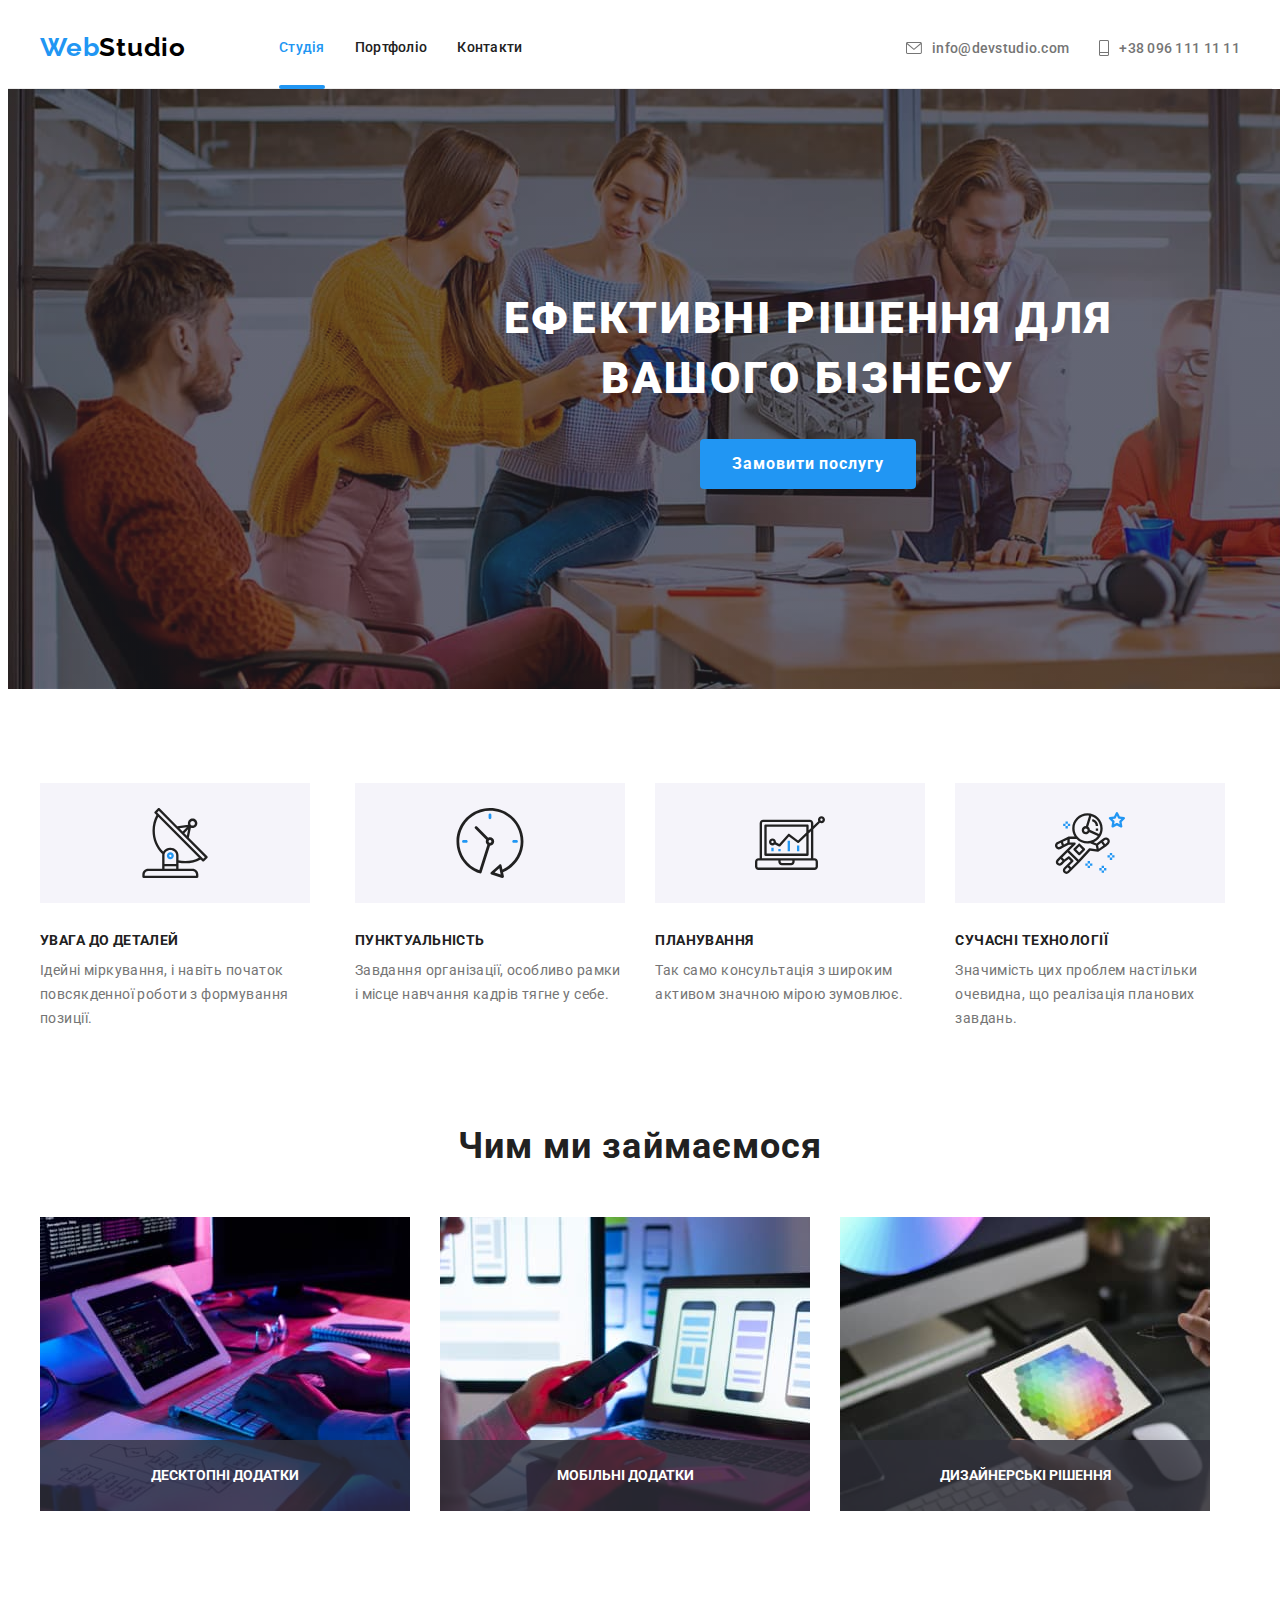
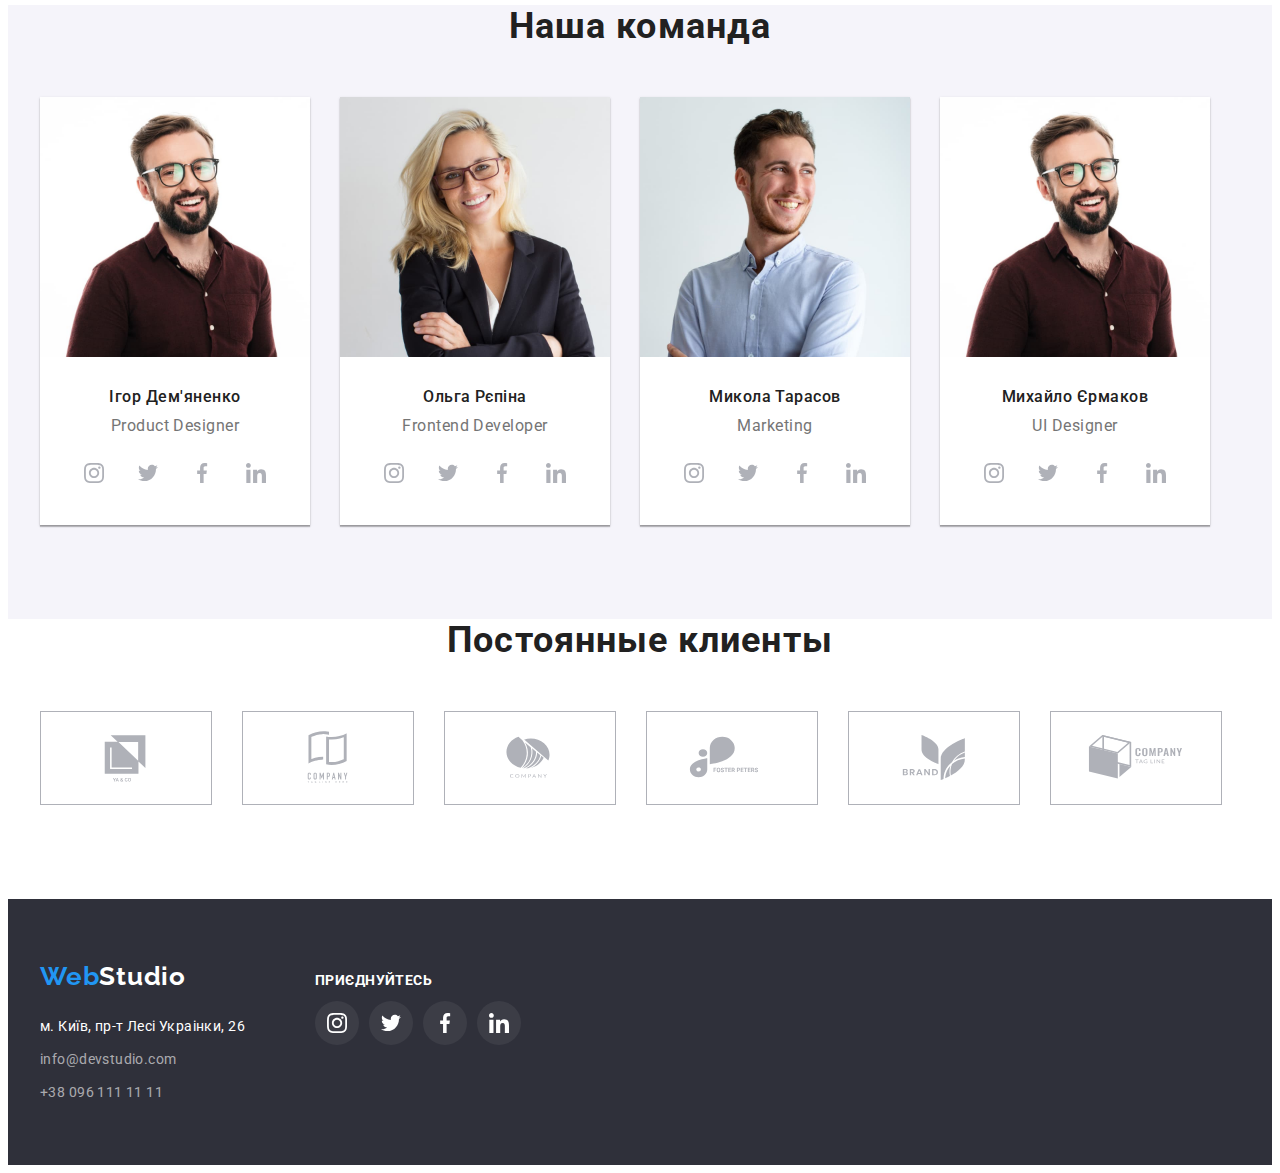
==== index.html @ ce9b1c5f "initial" ====
<!DOCTYPE html>
<html lang="uk">
  <head>
    <meta charset="UTF-8" />
    <meta name="vieport" content="width=device-width, initial-scale=1.0" />
    <title>Студія</title>
    <link rel="preconnect" href="https://fonts.googleapis.com" />
    <link rel="preconnect" href="https://fonts.gstatic.com" crossorigin />
    <link
      href="https://fonts.googleapis.com/css2?family=Raleway:wght@700&family=Roboto:wght@400;500;700;900&display=swap"
      rel="stylesheet"
    />
    <link
      rel="stylesheet"
      href="https://cdnjs.cloudflare.com/ajax/libs/modern-normalize/1.1.0/modern-normalize.min.css"
      integrity="sha512-wpPYUAdjBVSE4KJnH1VR1HeZfpl1ub8YT/NKx4PuQ5NmX2tKuGu6U/JRp5y+Y8XG2tV+wKQpNHVUX03MfMFn9Q=="
      crossorigin="anonymous"
      referrerpolicy="no-referrer"
    />
    <link rel="stylesheet" href="./css/styles.css" />
  </head>
  <body>
    <!--Header-->
    <header class="section-header">
      <div class="container header-flex">
        <!--Header Logo-->
        <div>
          <a class="logo link" href="./index.html"
            ><span class="logo-left">Web</span>Studio</a
          >
        </div>
        <!--Header Navigation-->
        <div>
          <ul class="nav-gap">
            <li class="list">
              <a href="./index.html" class="link nav-text current">Студія</a>
            </li>
            <li class="list">
              <a href="./portfolio.html" class="link nav-text">Портфоліо</a>
            </li>
            <li class="list">
              <a href="#contacts" class="link nav-text">Контакти</a>
            </li>
          </ul>
        </div>
        <!--Header Contacts-->
        <div class="contacts-left">
          <ul class="contacts-flex">
            <li class="list">
              <a href="mailto:info@devstudio.com" class="link contacts-text">
                <svg class="contacts-icon" width="16" height="12">
                  <use href="./images/symbol-defs.svg#icon-envelope"></use>
                </svg>
                info@devstudio.com</a
              >
            </li>
            <li class="list">
              <a href="tel:+380961111111" class="link contacts-text">
                <svg class="contacts-icon" width="10" height="16">
                  <use href="./images/symbol-defs.svg#icon-smartphone"></use>
                </svg>
                +38 096 111 11 11</a
              >
            </li>
          </ul>
        </div>
      </div>
    </header>
    <main>
      <!--Hero-->
      <section class="section hero">
        <div class="container hero image-hero">
          <h1 class="hero-title">Ефективні рішення для <br />вашого бізнесу</h1>
          <div class="backdrop is-hidden" data-modal>
            <div class="modal">
              <button class="modal-close" data-modal-close>
                <svg class="icon-close" height="18" width="18">
                  <use href="./images/symbol-defs.svg#icon-close-black"></use>
                </svg>
              </button>
            </div>
          </div>
          <button
            type="button"
            data-modal-open
            class="button finger data-modal-open"
          >
            Замовити послугу
          </button>
        </div>
      </section>
      <!--Qualities-->
      <section class="section">
        <div class="container">
          <h2 class="visually-hidden">Наші переваги</h2>
          <ul class="features list">
            <li>
              <div class="features-block">
                <svg width="70" height="70">
                  <use href="./images/symbol-defs.svg#icon-antenna"></use>
                </svg>
              </div>
              <h3>УВАГА ДО ДЕТАЛЕЙ</h3>
              <p>
                Ідейні міркування, і навіть початок повсякденної роботи з
                формування позиції.
              </p>
            </li>
            <li>
              <div class="features-block">
                <svg width="70" height="70">
                  <use href="./images/symbol-defs.svg#icon-clock"></use>
                </svg>
              </div>
              <h3>ПУНКТУАЛЬНІСТЬ</h3>
              <p>
                Завдання організації, особливо рамки і місце навчання кадрів
                тягне у себе.
              </p>
            </li>
            <li>
              <div class="features-block">
                <svg width="70" height="70">
                  <use href="./images/symbol-defs.svg#icon-diagram"></use>
                </svg>
              </div>
              <h3>ПЛАНУВАННЯ</h3>
              <p>
                Так само консультація з широким активом значною мірою зумовлює.
              </p>
            </li>
            <li>
              <div class="features-block">
                <svg width="70" height="70">
                  <use href="./images/symbol-defs.svg#icon-astronaut"></use>
                </svg>
              </div>
              <h3>СУЧАСНІ ТЕХНОЛОГІЇ</h3>
              <p>
                Значимість цих проблем настільки очевидна, що реалізація
                планових завдань.
              </p>
            </li>
          </ul>
        </div>
      </section>

      <!--What We Do-->

      <section class="section">
        <div class="container">
          <h2 class="title">Чим ми займаємося</h2>
          <ul class="list wwd">
            <li class="list wwd-list">
              <img
                src="./images/hands.jpeg"
                alt="Руки на клавіатурі"
                width="370"
              />
              <p class="wwd-text">Десктопні додатки</p>
            </li>
            <li class="list wwd-list">
              <img src="./images/templates.jpeg" alt="Шаблони" width="370" />
              <p class="wwd-text">Мобільні додатки</p>
            </li>
            <li class="list wwd-list">
              <img src="./images/palette.jpeg" alt="Палітра" width="370" />
              <p class="wwd-text">Дизайнерські рішення</p>
            </li>
          </ul>
        </div>
      </section>

      <!--Our Team-->

      <section class="team section">
        <div class="container">
          <h2 class="title">Наша команда</h2>
          <ul class="list flex">
            <li class="item">
              <img src="./images/igor.jpeg" alt="Ігор Дем'яненко" width="270" />
              <div class="team-pad">
                <h3>Ігор Дем'яненко</h3>
                <p lang="en">Product Designer</p>
                <ul class="team-social-list list">
                  <li class="team-social-item">
                    <a class="round link" href="">
                      <svg class="icon" width="20" height="20">
                        <use
                          href="./images/symbol-defs.svg#icon-instagram"
                        ></use>
                      </svg>
                    </a>
                  </li>

                  <li class="team-social-item">
                    <a class="round link" href="">
                      <svg class="icon" width="20" height="20">
                        <use href="./images/symbol-defs.svg#icon-twitter"></use>
                      </svg>
                    </a>
                  </li>

                  <li class="team-social-item">
                    <a class="round link" href="">
                      <svg class="icon" width="20" height="20">
                        <use
                          href="./images/symbol-defs.svg#icon-facebook"
                        ></use>
                      </svg>
                    </a>
                  </li>

                  <li class="team-social-item">
                    <a class="round link" href="">
                      <svg class="icon" width="20" height="20">
                        <use
                          href="./images/symbol-defs.svg#icon-linkedin"
                        ></use>
                      </svg>
                    </a>
                  </li>
                </ul>
              </div>
            </li>
            <li class="item">
              <img src="./images/olga.jpeg" alt="Ольга Рєпіна" width="270" />
              <div class="team-pad">
                <h3>Ольга Рєпіна</h3>
                <p lang="en">Frontend Developer</p>
                <ul class="team-social-list list">
                  <li class="team-social-item">
                    <a class="round link" href="">
                      <svg class="icon" width="20" height="20">
                        <use
                          href="./images/symbol-defs.svg#icon-instagram"
                        ></use>
                      </svg>
                    </a>
                  </li>

                  <li class="team-social-item">
                    <a class="round link" href="">
                      <svg class="icon" width="20" height="20">
                        <use href="./images/symbol-defs.svg#icon-twitter"></use>
                      </svg>
                    </a>
                  </li>

                  <li class="team-social-item">
                    <a class="round link" href="">
                      <svg class="icon" width="20" height="20">
                        <use
                          href="./images/symbol-defs.svg#icon-facebook"
                        ></use>
                      </svg>
                    </a>
                  </li>

                  <li class="team-social-item">
                    <a class="round link" href="">
                      <svg class="icon" width="20" height="20">
                        <use
                          href="./images/symbol-defs.svg#icon-linkedin"
                        ></use>
                      </svg>
                    </a>
                  </li>
                </ul>
              </div>
            </li>
            <li class="item">
              <img
                src="./images/mykola.jpeg"
                alt="Микола Тарасов"
                width="270"
              />
              <div class="team-pad">
                <h3>Микола Тарасов</h3>
                <p lang="en">Marketing</p>
                <ul class="team-social-list list">
                  <li class="team-social-item">
                    <a class="round link" href="">
                      <svg class="icon" width="20" height="20">
                        <use
                          href="./images/symbol-defs.svg#icon-instagram"
                        ></use>
                      </svg>
                    </a>
                  </li>

                  <li class="team-social-item">
                    <a class="round link" href="">
                      <svg class="icon" width="20" height="20">
                        <use href="./images/symbol-defs.svg#icon-twitter"></use>
                      </svg>
                    </a>
                  </li>

                  <li class="team-social-item">
                    <a class="round link" href="">
                      <svg class="icon" width="20" height="20">
                        <use
                          href="./images/symbol-defs.svg#icon-facebook"
                        ></use>
                      </svg>
                    </a>
                  </li>

                  <li class="team-social-item">
                    <a class="round link" href="">
                      <svg class="icon" width="20" height="20">
                        <use
                          href="./images/symbol-defs.svg#icon-linkedin"
                        ></use>
                      </svg>
                    </a>
                  </li>
                </ul>
              </div>
            </li>
            <li class="item">
              <img src="./images/igor.jpeg" alt="Михайло Єрмаков" width="270" />
              <div class="team-pad">
                <h3>Михайло Єрмаков</h3>
                <p lang="en">UI Designer</p>
                <ul class="team-social-list list">
                  <li class="team-social-item">
                    <a class="round link" href="">
                      <svg class="icon" width="20" height="20">
                        <use
                          href="./images/symbol-defs.svg#icon-instagram"
                        ></use>
                      </svg>
                    </a>
                  </li>

                  <li class="team-social-item">
                    <a class="round link" href="">
                      <svg class="icon" width="20" height="20">
                        <use href="./images/symbol-defs.svg#icon-twitter"></use>
                      </svg>
                    </a>
                  </li>

                  <li class="team-social-item">
                    <a class="round link" href="">
                      <svg class="icon" width="20" height="20">
                        <use
                          href="./images/symbol-defs.svg#icon-facebook"
                        ></use>
                      </svg>
                    </a>
                  </li>

                  <li class="team-social-item">
                    <a class="round link" href="">
                      <svg class="icon" width="20" height="20">
                        <use
                          href="./images/symbol-defs.svg#icon-linkedin"
                        ></use>
                      </svg>
                    </a>
                  </li>
                </ul>
              </div>
            </li>
          </ul>
        </div>
      </section>

      <!--Секція постійних клієнтів-->
      <section class="section">
        <div class="container">
          <h2 class="title">Постоянные клиенты</h2>
          <ul class="client-list">
            <li class="list">
              <a class="client-link link" href="">
                <svg class="client-icon" width="106" height="60">
                  <use href="./images/symbol-defs.svg#icon-logo1"></use>
                </svg>
              </a>
            </li>
            <li class="list">
              <a class="client-link link" href="">
                <svg class="client-icon" width="106" height="60">
                  <use href="./images/symbol-defs.svg#icon-logo2"></use>
                </svg>
              </a>
            </li>
            <li class="list">
              <a class="client-link link" href="">
                <svg class="client-icon" width="106" height="60">
                  <use href="./images/symbol-defs.svg#icon-logo3"></use>
                </svg>
              </a>
            </li>
            <li class="list">
              <a class="client-link link" href="">
                <svg class="client-icon" width="106" height="60">
                  <use href="./images/symbol-defs.svg#icon-logo4"></use>
                </svg>
              </a>
            </li>

            <li class="list">
              <a class="client-link link" href="">
                <svg class="client-icon" width="106" height="60">
                  <use href="./images/symbol-defs.svg#icon-logo5"></use>
                </svg>
              </a>
            </li>
            <li class="list">
              <a class="client-link link" href="">
                <svg class="client-icon" width="106" height="60">
                  <use href="./images/symbol-defs.svg#icon-logo6"></use>
                </svg>
              </a>
            </li>
          </ul>
        </div>
      </section>
    </main>

    <!--Footer-->
    <footer class="section-footer">
      <div class="container">
        <div class="footer-divide">
          <div>
            <!--Footer Logo-->
            <a class="logo link logo-white push-margins" href="./index.html"
              ><span class="logo-left">Web</span>Studio</a
            >
            <!--Footer Contacts-->
            <address id="contacts">
              <ul class="list footer-contacts">
                <li class="list">
                  <a
                    class="link footer-contact"
                    href="https://goo.gl/maps/CPtrU1FHBa2aNyZL9"
                    target="_blank"
                    rel="noopener noreferrer nofollow"
                    >м. Київ, пр-т Лесі Украінки, 26</a
                  >
                </li>
                <li class="list">
                  <a
                    class="link footer-contact darkened"
                    href="mailto:info@devstudio.com"
                    >info@devstudio.com</a
                  >
                </li>
                <li class="list">
                  <a
                    class="link footer-contact darkened"
                    href="tel:+380961111111"
                    >+38 096 111 11 11</a
                  >
                </li>
              </ul>
            </address>
          </div>
          <!--Footer Appeal-->
          <div class="social-margin">
            <p class="appeal">приєднуйтесь</p>
            <!--Footer Social Networks List-->
            <ul class="footer-social-list">
              <li class="footer-social-item list">
                <a class="footer-social-link" href="">
                  <svg class="footer-social-icon" width="20" height="20">
                    <use href="./images/symbol-defs.svg#icon-instagram"></use>
                  </svg>
                </a>
              </li>
              <li class="footer-social-item list">
                <a class="footer-social-link" href="">
                  <svg class="footer-social-icon" width="20" height="20">
                    <use href="./images/symbol-defs.svg#icon-twitter"></use>
                  </svg>
                </a>
              </li>
              <li class="footer-social-item list">
                <a class="footer-social-link" href="">
                  <svg class="footer-social-icon" width="20" height="20">
                    <use href="./images/symbol-defs.svg#icon-facebook"></use>
                  </svg>
                </a>
              </li>
              <li class="footer-social-item list">
                <a class="footer-social-link" href="">
                  <svg class="footer-social-icon" width="20" height="20">
                    <use href="./images/symbol-defs.svg#icon-linkedin"></use>
                  </svg>
                </a>
              </li>
            </ul>
          </div>
        </div>
      </div>
    </footer>
    <script src="./js/modal.js"></script>
  </body>
</html>
---- css/styles.css ----
:root {
  --text-color: #757575;
  --accent-color: #2196f3;
  /* Бо ментор проти 
  --backgroung-color: #F5F5F5;
  */
  --title-color: #212121;
  --white-color: #fff;
  --black-color: #000;
  --hero-background: #2F303A;
  --team-background: #F5F4FA;
  --works-background: #EEEEEE;
  --dark-address: rgba(255, 255, 255, 0.6);
  --icon-color: #AFB1B8;
  --icon-background: #ffffff10;
  --overlay-background: rgba(33, 150, 243, 0.9);
  --hero-button-active:#188CE8;

}

/* reset styles */
h1,
h2,
h3,
h4,
h5,
h6,
p,
ul {
  margin: 0;
}

img {
  display: block;
}

body {
  color: var(--text-color);
  font-family: Roboto, sans-serif;
  font-style: normal;
}

.list {
  list-style: none;
}

.link {
  text-decoration: none;
}

.finger {
  cursor: pointer;
}

.container {
  width: 1200px;
  padding-left: 15px;
  padding-right: 15px;
  margin-left: auto;
  margin-right: auto;
}

.section {
  padding: 0 0 94px;
}

.make-flex {
  display: flex;
}

/* Header */
.section-header {
  background-color: var(--white-color);
  border-bottom: #ECECEC solid 1px;
}

.header-flex {
  display: flex;
  align-items: center;
}

/* Header Logo */
.logo {
  font-family: Raleway, sans-serif;
  color: var(--black-color);
  font-weight: 700;
  font-size: 26px;
  line-height: 1.38;
  letter-spacing: 0.03em;
  margin-right: 93px;
  transition: color 250ms cubic-bezier(0.4, 0, 0.2, 1);
}

.logo:hover,
.logo:focus {
  color: var(--accent-color);
}

.logo-left {
  color: var(--accent-color);
}

.logo-white {
  color: var(--white-color);
}

/* Header Navigation */
.nav-gap {
  display: flex;
  gap: 30px;
  padding-left: 0;
}

.nav-text {
  display: block;
  font-weight: 500;
  font-size: 14px;
  line-height: 1.14;
  letter-spacing: 0.02em;
  color: var(--title-color);
  padding: 32px 0;
  position: relative;
  transition: color 250ms cubic-bezier(0.4, 0, 0.2, 1);
}

.nav-text.current {
  color: var(--accent-color);
}

.nav-text.current::after {
  position: absolute;
  display: block;
  content: '';
  width: 100%;
  height: 4px;
  border-radius: 2px;
  bottom: -1px;
  background-color: var(--accent-color);
}

.nav-text:hover,
.nav-text:focus {
  color: var(--accent-color);
}

/* Header Contacts */
.contacts-left {
  margin-left: auto;
}

.contacts-flex {
  display: flex;
  gap: 30px;
  padding-left: 0;
}

.contacts-text {
  display: flex;
  color: var(--secondary-text-color);
  align-items: center;
  font-weight: 500;
  font-size: 14px;
  line-height: 16px;
  letter-spacing: 0.02em;
  color: var(--secondary-text-color);
  padding: 32px 0;
  transition: color 250ms cubic-bezier(0.4, 0, 0.2, 1);
}

.contacts-text:hover,
.contacts-text:focus {
  color: var(--accent-color);
}

.contacts-icon {
  align-items: center;
  margin-right: 10px;
  fill: currentColor;
}


/* Hero */

.hero {
  text-align: center;
  /* background-color: var(--hero-background);*/
}

.image-hero {
  padding: 200px 0;
  min-width: 1600px;
  background-image: linear-gradient(to right,
      rgba(47, 48, 58, 0.4),
      rgba(47, 48, 58, 0.4)),
    url(../images/hero.jpeg);
  background-repeat: no-repeat;
  background-position: center;
  background-size: contain;
  text-align: center;
}

.hero-title {
  color: var(--white-color);
  font-weight: 900;
  font-size: 44px;
  line-height: 1.36;
  letter-spacing: 0.06em;
  text-transform: uppercase;
  margin-bottom: 30px;
}


.button {
  font-family: inherit;
  color: var(--white-color);
  background-color: var(--accent-color);
  font-weight: 700;
  font-size: 16px;
  line-height: 1.88em;
  letter-spacing: 0.06em;
  min-width: 216px;
  min-height: 50px;
  padding: 10px 32px;
  border-radius: 4px;
  border: 0 solid transparent;
  display: inline-block;
  transition: background-color 250ms cubic-bezier(0.4, 0, 0.2, 1),
    color 250ms cubic-bezier(0.4, 0, 0.2, 1);
}

.button:hover,
.button:focus {
  color: var(--white-color);
  background-color: var(--hero-button-active);
}  

/* Features */
.features {
  display: flex;
  gap: 30px;
  padding-left: 0;
}

.features h3 {
  font-weight: 700;
  font-size: 14px;
  line-height: 1.14;
  letter-spacing: 0.03em;
  text-transform: uppercase;
  color: var(--title-color);
  margin-bottom: 10px;
}

.features p {
  font-size: 14px;
  line-height: 1.71;
  letter-spacing: 0.03em;
}

.features-block {
  display: flex;
  width: 270px;
  height: 120px;
  align-items: center;
  justify-content: center;
  margin-bottom: 30px;
  margin-right: 0;
  background-color: var(--team-background);
}


/* Header syle for <h2> */
.title {
  font-weight: 700;
  font-size: 36px;
  line-height: 1.174;
  text-align: center;
  letter-spacing: 0.03em;
  color: var(--title-color);
  margin-bottom: 50px;
}

/* What We Do */

.wwd {
  display: flex;
  gap: 30px;
  padding-left: 0;
}

.wwd-list {
  position: relative;
}

.wwd-text {
  width: 100%;
  position: absolute;
  bottom: 0;
  left: 0;
  padding: 27px 0px;
  font-weight: 700;
  font-size: 14px;
  line-height: 1.17;
  text-align: center;
  text-transform: uppercase;
  color: var(--white-color);
  background-color: rgba(47, 48, 58, 0.8);
}

/* Our Team */
.team {
  background-color: var(--team-background);
}

.team-pad {
  padding: 30px 32px;
}

.team .flex {
  display: flex;
  flex-wrap: wrap;
  gap: 30px;
  padding-left: 0;
}

.team .item {

  box-shadow: 0px 1px 3px rgba(0, 0, 0, 0.12), 0px 1px 1px rgba(0, 0, 0, 0.14),
    0px 2px 1px rgba(0, 0, 0, 0.2);
}

.team li {
  background-color: var(--white-color);
}

.team h3 {
  font-weight: 500;
  font-size: 16px;
  line-height: 1.19;
  text-align: center;
  letter-spacing: 0.03em;
  color: var(--title-color);
  margin-bottom: 10px;
}

.team p {
  font-size: 16px;
  line-height: 1.19;
  text-align: center;
  letter-spacing: 0.03em;
  margin-bottom: 16px;
}


.team-social-list {
  display: flex;
  gap: 10px;
  padding: 0;
  margin-top: 16px;
  list-style: none;
  justify-content: space-between;
  align-items: center;
}

.team-social-item {
  width: 44px;
  height: 44px;
}

.team .round {
  width: 44px;
  height: 44px;
  display: block;
  border-radius: 50%;
  color: var(--icon-color);
  background-color: var(--white-color);
  transition: background-color 250ms cubic-bezier(0.4, 0, 0.2, 1),
    color 250ms cubic-bezier(0.4, 0, 0.2, 1);
}

.round:hover,
.round:focus {
  color: var(--white-color);
  background-color: var(--accent-color);
}

.team .icon {
  margin: 12px 0px 0px 12px;
  fill: currentColor;
}


/* ---------------Clients---------------- */
.client-list {
  display: flex;
  padding-left: 0;
  gap: 30px;
}

.client-link {
  display: flex;
  justify-content: center;
  align-items: center;
  width: 170px;
  height: 92px;
  border: 1px solid var(--icon-color);
  color: var(--icon-color);
  background-color: var(--white-color);
  transition: color 250ms cubic-bezier(0.4, 0, 0.2, 1),
    border-color 250ms cubic-bezier(0.4, 0, 0.2, 1);
}

.client-icon {
  fill: currentColor;
}

.client-link:hover,
.client-link:focus {
  color: var(--accent-color);
  border-color: var(--accent-color);
}


/* Footer */
.section-footer {
  background-color: var(--hero-background);
  padding: 60px 0;
}

.footer-divide {
  display: flex;
  align-items: baseline;
}

.push-margins {
  display: block;
  margin-bottom: 20px;
  margin-right: 0;
}

/* Footer Contacts*/
.footer-contacts {
  display: flex;
  flex-direction: column;
  gap: 9px;
  padding-left: 0;
}

.footer-contact {
  font-style: normal;
  font-size: 14px;
  line-height: 1.71;
  letter-spacing: 0.03em;
  color: var(--white-color);
  margin: 15px 0 0;
  transition: color 250ms cubic-bezier(0.4, 0, 0.2, 1);
}

.darkened {
  color: var(--dark-address);
}

.footer-contact:hover,
.footer-contact:focus {
  color: var(--accent-color);
}

/* Footer Socials*/
.social-margin {
  margin-left: 70px;
}

.appeal {
  line-height: 1.14px;
  color: var(--white-color);
  font-weight: 700;
  font-size: 14px;
  letter-spacing: 0.03em;
  text-transform: uppercase;
  margin-bottom: 20px;
}

.footer-social-list {
  display: flex;
  gap: 10px;
  padding-left: 0;
}

.footer-social-item {
  width: 44px;
  height: 44px;
}

.footer-social-icon {
  margin: 12px 0px 0px 12px;
  fill: currentColor;
}

.footer-social-link {
  width: 44px;
  height: 44px;
  display: block;
  border-radius: 50%;
  color: var(--white-color);
  background-color: var(--icon-background);
  transition: background-color 250ms cubic-bezier(0.4, 0, 0.2, 1),
    color 250ms cubic-bezier(0.4, 0, 0.2, 1);
}

.footer-social-link:hover,
.footer-social-link:focus {
  color: var(--white-color);
  background-color: var(--accent-color);
}


/* Works */
.works {
  padding-top: 94px;
}

/* Works - Filter buttons for the list of works */
.filter {
  font-weight: 500;
  font-size: 16px;
  line-height: 1.62;
  text-align: center;
  letter-spacing: 0.03em;
  color: var(--title-color);
  background-color: var(--team-background);
  font-family: inherit;
  display: inline-block;
  min-width: 73px;
  min-height: 38px;
  border-radius: 4px;
  padding: 6px 22px;
  border: 1px solid transparent;
  transition: background-color 250ms cubic-bezier(0.4, 0, 0.2, 1),
    color 250ms cubic-bezier(0.4, 0, 0.2, 1),
    box-shadow 250ms cubic-bezier(0.4, 0, 0.2, 1);
}


.filter:hover,
.filter:focus {
  color: var(--white-color);
  background-color: var(--accent-color);
  box-shadow: 0px 3px 1px rgba(0, 0, 0, 0.1), 0px 1px 2px rgba(0, 0, 0, 0.08),
    0px 2px 2px rgba(0, 0, 0, 0.12);
}

/* The list of works */
.works {
  list-style: none;
  padding: 94px 0 94px;
}

.works-flex {
  display: flex;
  gap: 8px;
  justify-content: center;
  padding: 0 0 50px;
}

.catalogue {
  display: flex;
  flex-wrap: wrap;
  gap: 30px;
  padding-left: 0;
}

.catalogue-list {
  display: block;
  width: 370px;
}

.catalogue-link {
  display: block;
  text-decoration: none;
  transition: transform 250ms cubic-bezier(0.4, 0, 0.2, 1);
}

.catalogue-link:hover,
.catalogue-link:focus {
  box-shadow: 0px 1px 1px rgba(0, 0, 0, 0.12), 0px 4px 4px rgba(0, 0, 0, 0.06),
    1px 4px 6px rgba(0, 0, 0, 0.16);
}

.works-pad {
  padding: 20px 24px;
  border: 1px solid var(--works-background);
  border-top: none;
}

.catalogue .description {
  position: relative;
  overflow: hidden;
}

.catalogue .overlay {
  position: absolute;
  display: inline-block;
  content: '';
  width: 100%;
  height: 100%;
  top: 0;
  left: 0;
  transform: translateY(100%);
  transition: transform 250ms cubic-bezier(0.4, 0, 0.2, 1);
}

.catalogue .overlay-text {
  position: absolute;
  top: 0;
  left: 0;
  padding: 63px 24px;
  font-size: 18px;
  line-height: 1.56;
  color: var(--white-color);
  background-color: var(--overlay-background);
}

.catalogue .catalogue-list:hover .overlay {
  transform: translateY(0);
}

.catalogue h3 {
  font-weight: 700;
  font-size: 18px;
  line-height: 2;
  letter-spacing: 0.06em;
  color: var(--title-color);
  background-color: var(--white-color);
  margin-bottom: 4px;
}

.catalogue p {
  font-size: 16px;
  line-height: 1.88;
  letter-spacing: 0.03em;
  color: var(--text-color);
  background-color: var(--white-color);
}

/* Modal */
.backdrop {
  position: fixed;
  top: 0;
  left: 0;
  width: 100%;
  height: 100%;
  z-index: 10;
  transition: opacity 250ms cubic-bezier(0.4, 0, 0.2, 1),
    visibility 250ms cubic-bezier(0.4, 0, 0.2, 1);
  background-color: rgba(0, 0, 0, 0.2);
}

.backdrop.is-hidden {
  opacity: 0;
  pointer-events: none;
  visibility: hidden;
}

.modal {
  position: absolute;
  top: 50%;
  left: 50%;
  transform: translate(-50%, -50%);
  width: 528px;
  height: 581px;
  background-color: #fff;
  border-radius: 4px;
  box-shadow: 0px 1px 3px rgba(0, 0, 0, 0.12), 0px 1px 1px rgba(0, 0, 0, 0.14),
    0px 2px 1px rgba(0, 0, 0, 0.2);
}

.modal-close {
  display: flex;
  align-items: center;
  justify-content: center;
  padding: 0;
  width: 30px;
  height: 30px;
  position: absolute;
  top: 8px;
  right: 8px;
  border-radius: 50%;
  background: #ffffff;
  border: 1px solid rgba(0, 0, 0, 0.1);
  cursor: pointer;
}

.icon-close {
  padding: 0;
}

/* Readable Hiding */
.visually-hidden {
  position: absolute;
  width: 1px;
  height: 1px;
  margin: -1px;
  padding: 0;
  overflow: hidden;
  border: 0;
  clip: rect(0 0 0 0);
}
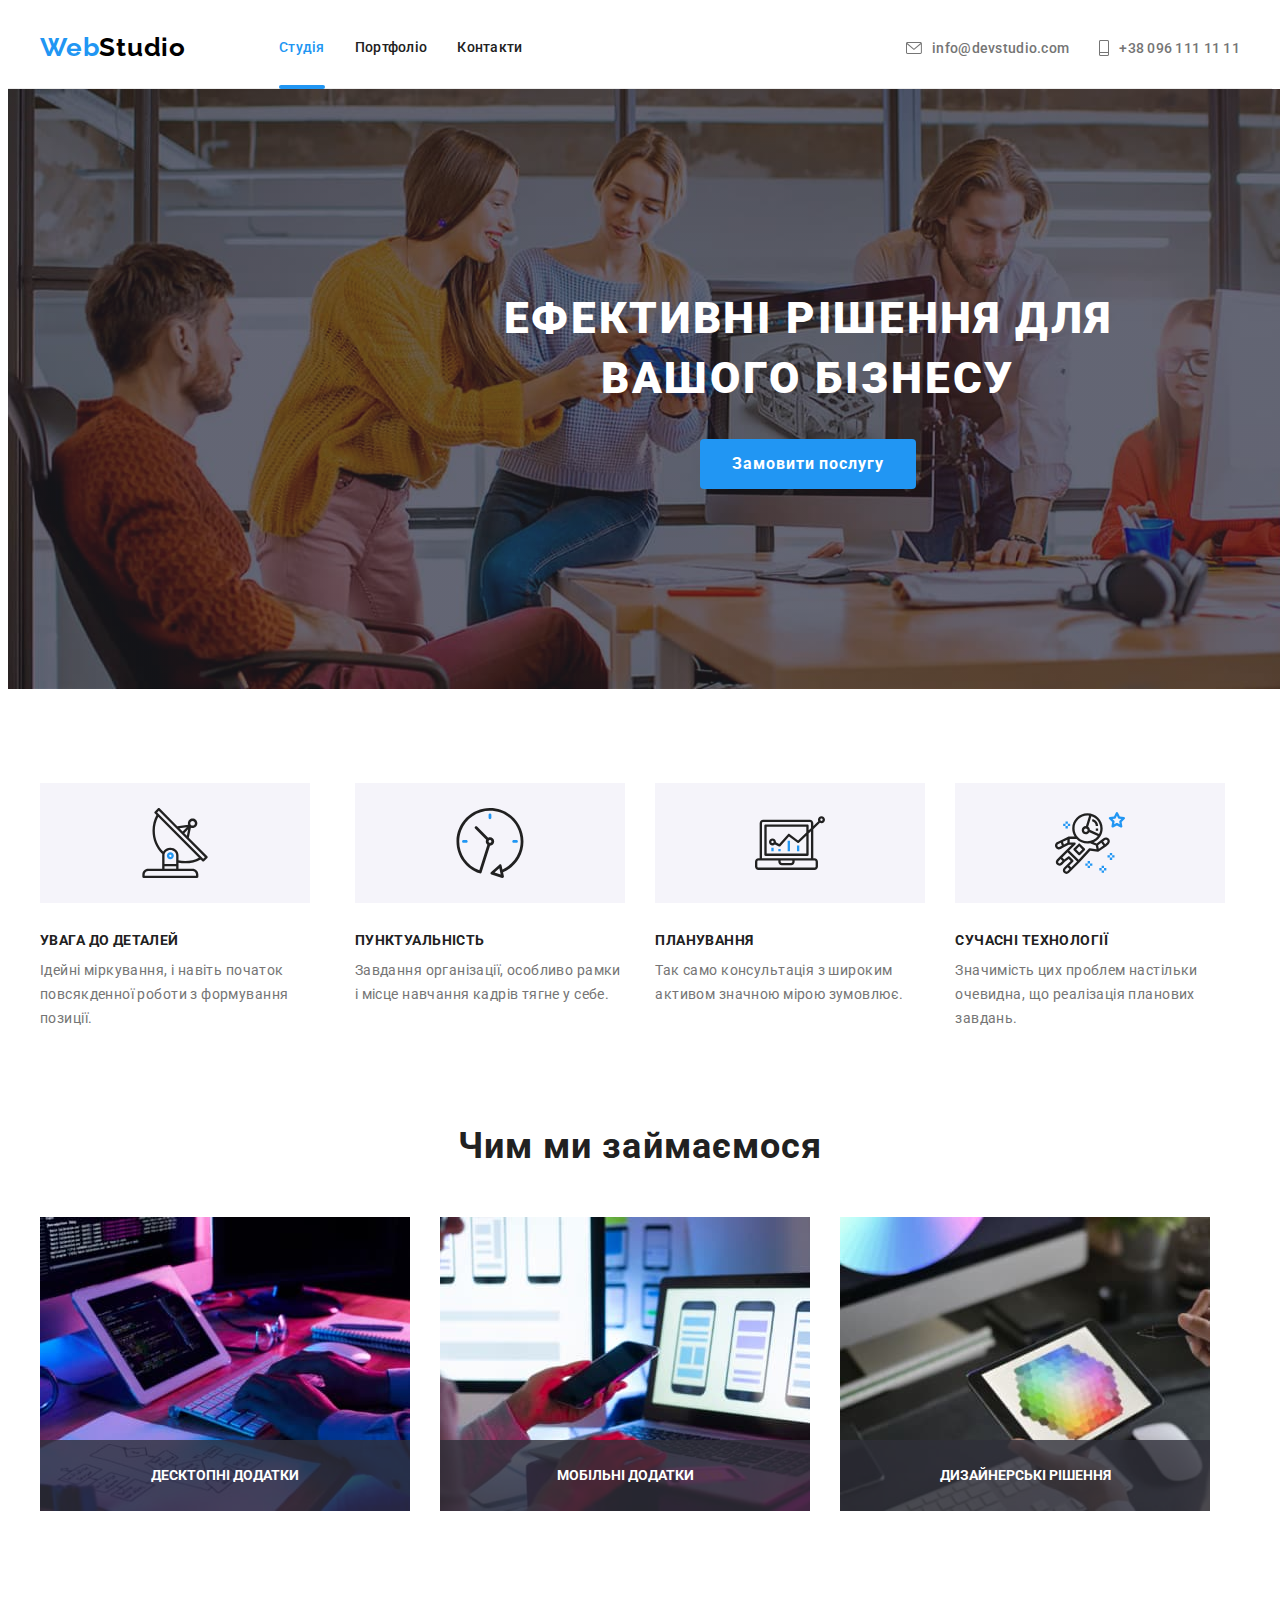
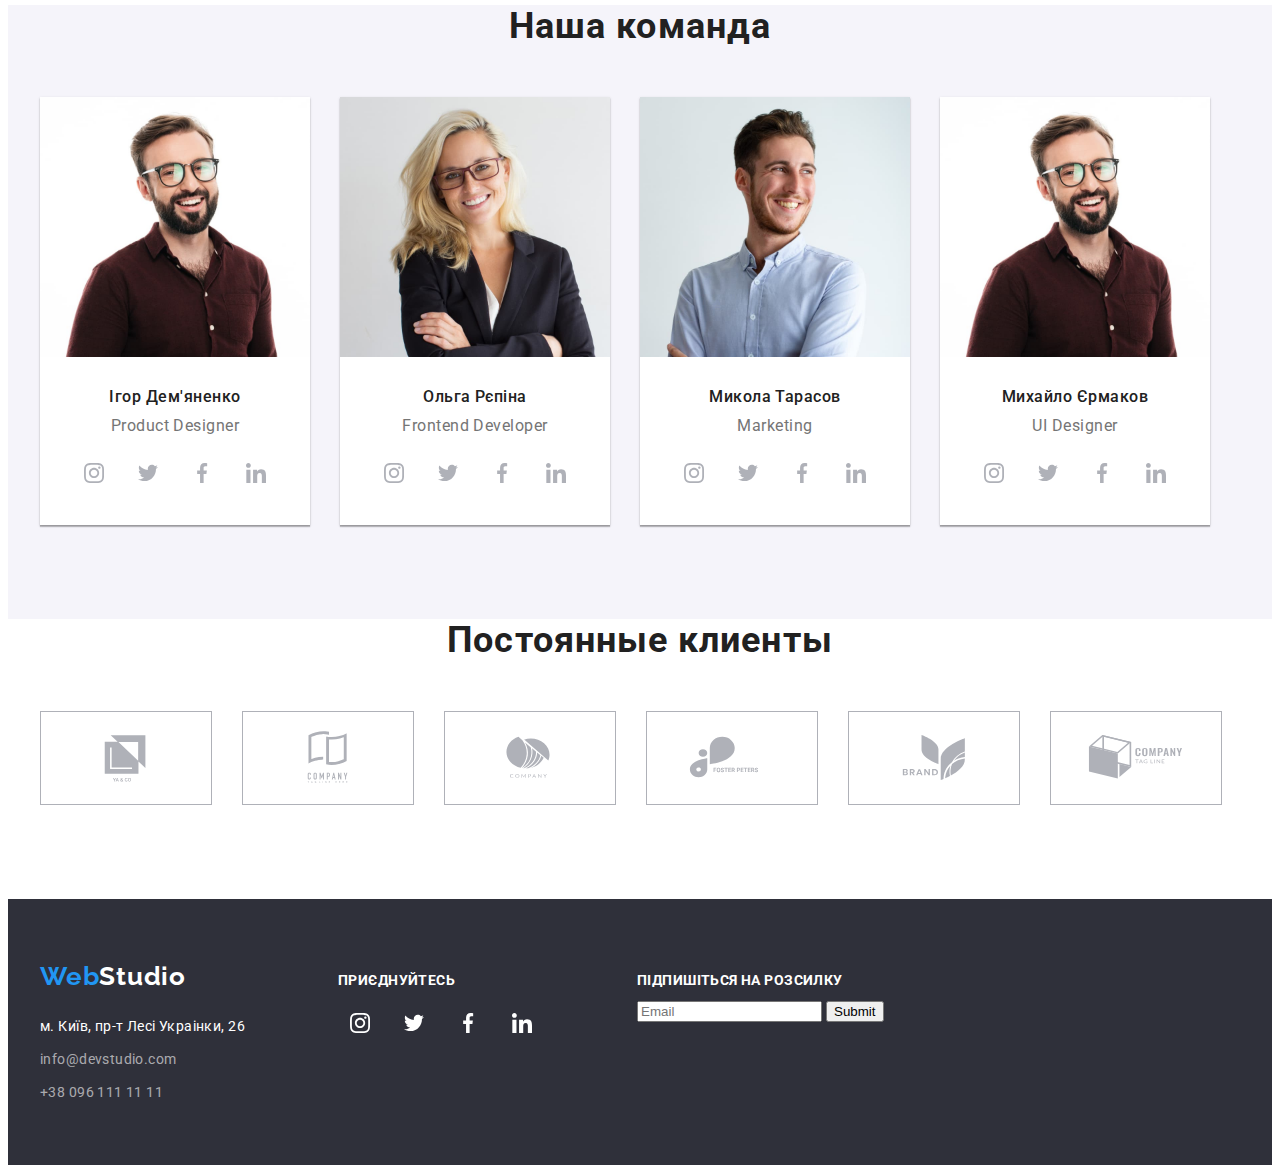
==== commit 886fb302: "footer social links remastered" ====
--- a/index.html
+++ b/index.html
@@ -79,6 +79,7 @@
                 </svg>
               </button>
             </div>
+            <p>Залиште свої дані, ми вам передзвонимо</p>
           </div>
           <button
             type="button"
@@ -425,8 +426,8 @@
     <!--Footer-->
     <footer class="section-footer">
       <div class="container">
-        <div class="footer-divide">
-          <div>
+        <div class="footer-container">
+          <div class="footer-contact-container">
             <!--Footer Logo-->
             <a class="logo link logo-white push-margins" href="./index.html"
               ><span class="logo-left">Web</span>Studio</a
@@ -434,7 +435,7 @@
             <!--Footer Contacts-->
             <address id="contacts">
               <ul class="list footer-contacts">
-                <li class="list">
+                <li class="list push-margins-contacts">
                   <a
                     class="link footer-contact"
                     href="https://goo.gl/maps/CPtrU1FHBa2aNyZL9"
@@ -443,7 +444,7 @@
                     >м. Київ, пр-т Лесі Украінки, 26</a
                   >
                 </li>
-                <li class="list">
+                <li class="list push-margins-contacts">
                   <a
                     class="link footer-contact darkened"
                     href="mailto:info@devstudio.com"
@@ -460,8 +461,7 @@
               </ul>
             </address>
           </div>
-          <!--Footer Appeal-->
-          <div class="social-margin">
+          <div class="2">
             <p class="appeal">приєднуйтесь</p>
             <!--Footer Social Networks List-->
             <ul class="footer-social-list">
@@ -495,9 +495,19 @@
               </li>
             </ul>
           </div>
+          <div class="2">
+            <p class="appeal">Підпишіться на розсилку</p>
+            <form class="email-form">
+              <label>
+                <input type="email" name="user-email" placeholder="Email" />
+              </label>
+              <button type="submit">Submit</button>
+            </form>
+          </div>
         </div>
       </div>
     </footer>
+
     <script src="./js/modal.js"></script>
   </body>
 </html>
--- a/css/styles.css
+++ b/css/styles.css
@@ -14,7 +14,7 @@
   --icon-color: #AFB1B8;
   --icon-background: #ffffff10;
   --overlay-background: rgba(33, 150, 243, 0.9);
-  --hero-button-active:#188CE8;
+  --hero-button-active: #188CE8;
 
 }
 
@@ -232,7 +232,7 @@
 .button:focus {
   color: var(--white-color);
   background-color: var(--hero-button-active);
-}  
+}
 
 /* Features */
 .features {
@@ -424,9 +424,18 @@
 /* Footer */
 .section-footer {
   background-color: var(--hero-background);
+
+}
+.footer-container {
   padding: 60px 0;
-}
-
+  display: flex;
+  padding: 60px 0;
+  gap: 70px;
+  align-items: baseline;
+}
+.footer-contact-container {
+  display: block;
+}
 .footer-divide {
   display: flex;
   align-items: baseline;
@@ -434,16 +443,18 @@
 
 .push-margins {
   display: block;
-  margin-bottom: 20px;
+  padding-bottom: 20px;
   margin-right: 0;
 }
 
 /* Footer Contacts*/
 .footer-contacts {
-  display: flex;
-  flex-direction: column;
-  gap: 9px;
   padding-left: 0;
+}
+
+.push-margins-contacts {
+  display: block;
+  margin-bottom: 9px;
 }
 
 .footer-contact {
@@ -471,6 +482,7 @@
 }
 
 .appeal {
+  display: block;
   line-height: 1.14px;
   color: var(--white-color);
   font-weight: 700;
@@ -484,34 +496,233 @@
   display: flex;
   gap: 10px;
   padding-left: 0;
+  justify-content: center;
+  align-items: center;
 }
 
 .footer-social-item {
+  display: block;
   width: 44px;
   height: 44px;
+      color: var(--white-color);
 }
 
 .footer-social-icon {
-  margin: 12px 0px 0px 12px;
   fill: currentColor;
 }
 
 .footer-social-link {
+  display: flex;
+    width: 100%;
+    height: 100%;
+    border-radius: 50%;
+    justify-content: center;
+    align-items: center;
+    background-color: var(--bg-link-color);
+    color: var(--white-color);
+    transition: background-color 250ms cubic-bezier(0.4, 0, 0.2, 1),
+    color 250ms cubic-bezier(0.4, 0, 0.2, 1);
+}
+
+.footer-social-link:hover,
+.footer-social-link:focus {
+  color: var(--white-color);
+  background-color: var(--accent-color);
+}
+
+/* Footer Email */
+.email-margin {
+  margin-left: 93px;
+  display: flex;
+  align-items: baseline;
+  flex-direction: column;
+}
+
+.email-form {
+  align-items: baseline;
+}
+
+.email-placeholder {
+  color: deeppink;
+}
+
+
+
+.footer {
+  background-color: var(--dark-color);
+}
+
+.footer-container {
+  display: flex;
+  padding: 60px 0;
+  gap: 93px;
+  align-items: baseline;
+}
+
+.footer-contact-container {
+  display: block;
+}
+
+.logo-link {
+  display: block;
+  margin-bottom: 20px;
+  padding: 0;
+}
+
+.logo-studio-footer {
+  color: var(--inversion-color);
+}
+
+.footer-link {
+  font-size: 14px;
+  font-weight: 400;
+  font-style: normal;
+  line-height: 1.7;
+  letter-spacing: 0.03em;
+  text-decoration: none;
+  color: var(--inversion-color);
+}
+
+.footer-link-item {
+  display: block;
+  margin-bottom: 9px;
+}
+
+
+.footer-social-container {
+  display: block;
+}
+
+.footer-social-text {
+  font-size: 14px;
+  font-weight: 700;
+  line-height: 1.2;
+  text-align: left;
+  letter-spacing: 0.03em;
+  text-transform: uppercase;
+  color: var(--inversion-color);
+
+  margin: 0 auto;
+  margin-bottom: 20px;
+}
+
+.footer-social-list {
+  display: flex;
+  justify-content: center;
+  align-items: center;
+  gap: 10px;
+}
+
+.footer-social-item {
+  display: block;
   width: 44px;
   height: 44px;
-  display: block;
+}
+
+.footer-social-link {
+  display: flex;
+  width: 100%;
+  height: 100%;
   border-radius: 50%;
-  color: var(--white-color);
-  background-color: var(--icon-background);
-  transition: background-color 250ms cubic-bezier(0.4, 0, 0.2, 1),
-    color 250ms cubic-bezier(0.4, 0, 0.2, 1);
+  justify-content: center;
+  align-items: center;
+  background-color: var(--bg-link-color);
+  color: var(--inversion-color);
+
+  transition: background-color 250ms cubic-bezier(0.4, 0, 0.2, 1);
+}
+
+.footer-social-icon {
+  fill: currentColor;
 }
 
 .footer-social-link:hover,
 .footer-social-link:focus {
-  color: var(--white-color);
   background-color: var(--accent-color);
 }
+
+.subscribe-title {
+  display: block;
+  margin: 0;
+  margin-bottom: 20px;
+  font-size: 14px;
+  font-weight: 700;
+  line-height: 1.172;
+  letter-spacing: 0.03em;
+  text-transform: uppercase;
+  color: var(--inversion-color);
+  cursor: pointer;
+}
+
+.subscribe-block {
+  display: flex;
+  justify-content: center;
+  align-items: center;
+  margin: 0;
+}
+
+.subscribe-input {
+  width: 358px;
+  height: 50px;
+  margin: 0 12px 0 0;
+  padding: 15px 16px;
+  border: 1px solid var(--border-color);
+  border-radius: 4px;
+  background-color: transparent;
+  color: var(--email-color);
+  outline: 0;
+  cursor: pointer;
+  box-shadow: 0px 4px 4px var(--button-shadow-color);
+}
+
+.subscribe-input::placeholder {
+  font-size: 16px;
+  font-weight: 400;
+  line-height: 1.25;
+  letter-spacing: 0.03em;
+  color: var(--email-color);
+}
+
+.subscribe-button {
+  display: flex;
+  width: 200px;
+  justify-content: center;
+  align-items: center;
+  gap: 10px;
+  padding: 10px;
+  margin: 0 auto;
+
+  background-color: var(--accent-color);
+  color: var(--inversion-color);
+  border: 0;
+  border-radius: 4px;
+  cursor: pointer;
+  box-shadow: 0px 4px 4px var(--button-shadow-color);
+
+  font-family: inherit;
+  font-size: 16px;
+  font-weight: 700;
+  line-height: 1.875;
+  letter-spacing: 0.06em;
+
+  transition: backdrop-color 250ms cubic-bezier(0.4, 0, 0.2, 1);
+}
+
+.subscribe-button:hover,
+.subscribe-button:focus {
+  background-color: var(--active-color);
+}
+
+.subscribe-icon {
+  fill: currentColor;
+}
+
+
+
+
+
+
+
 
 
 /* Works */
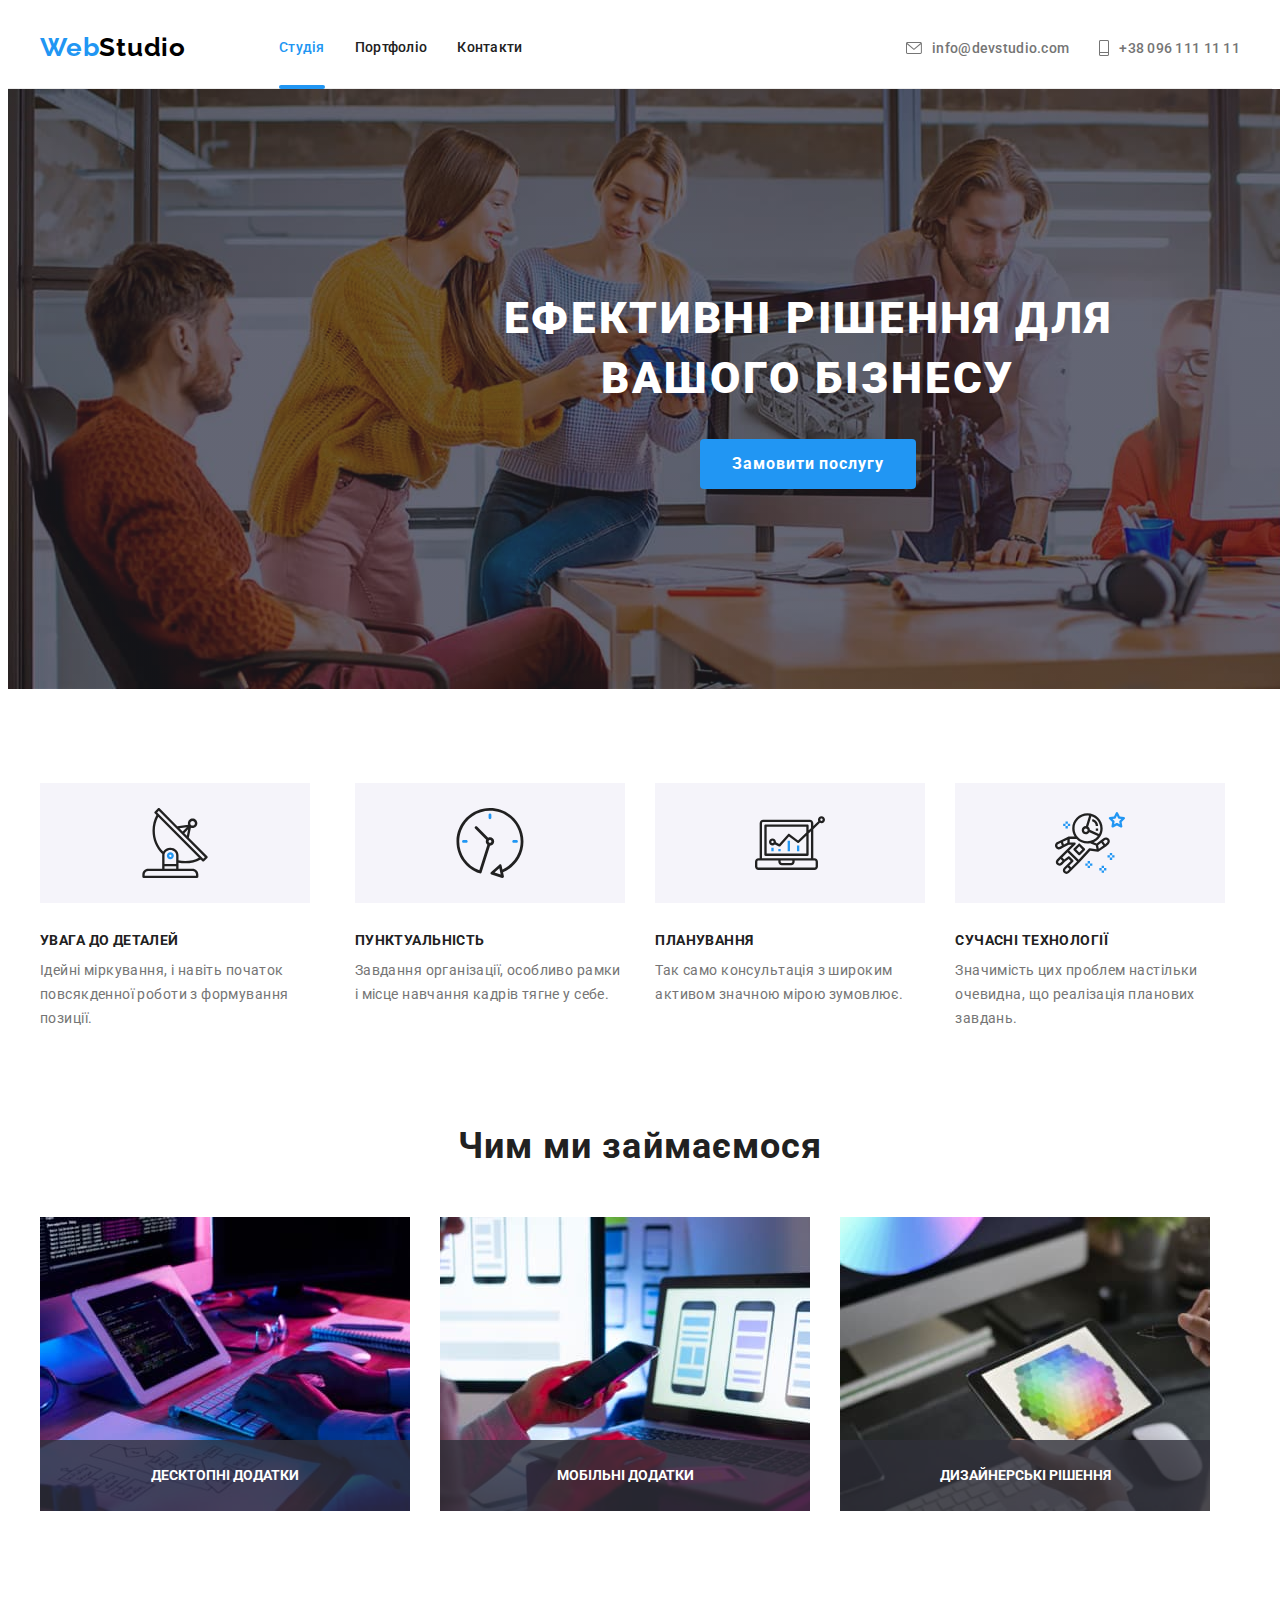
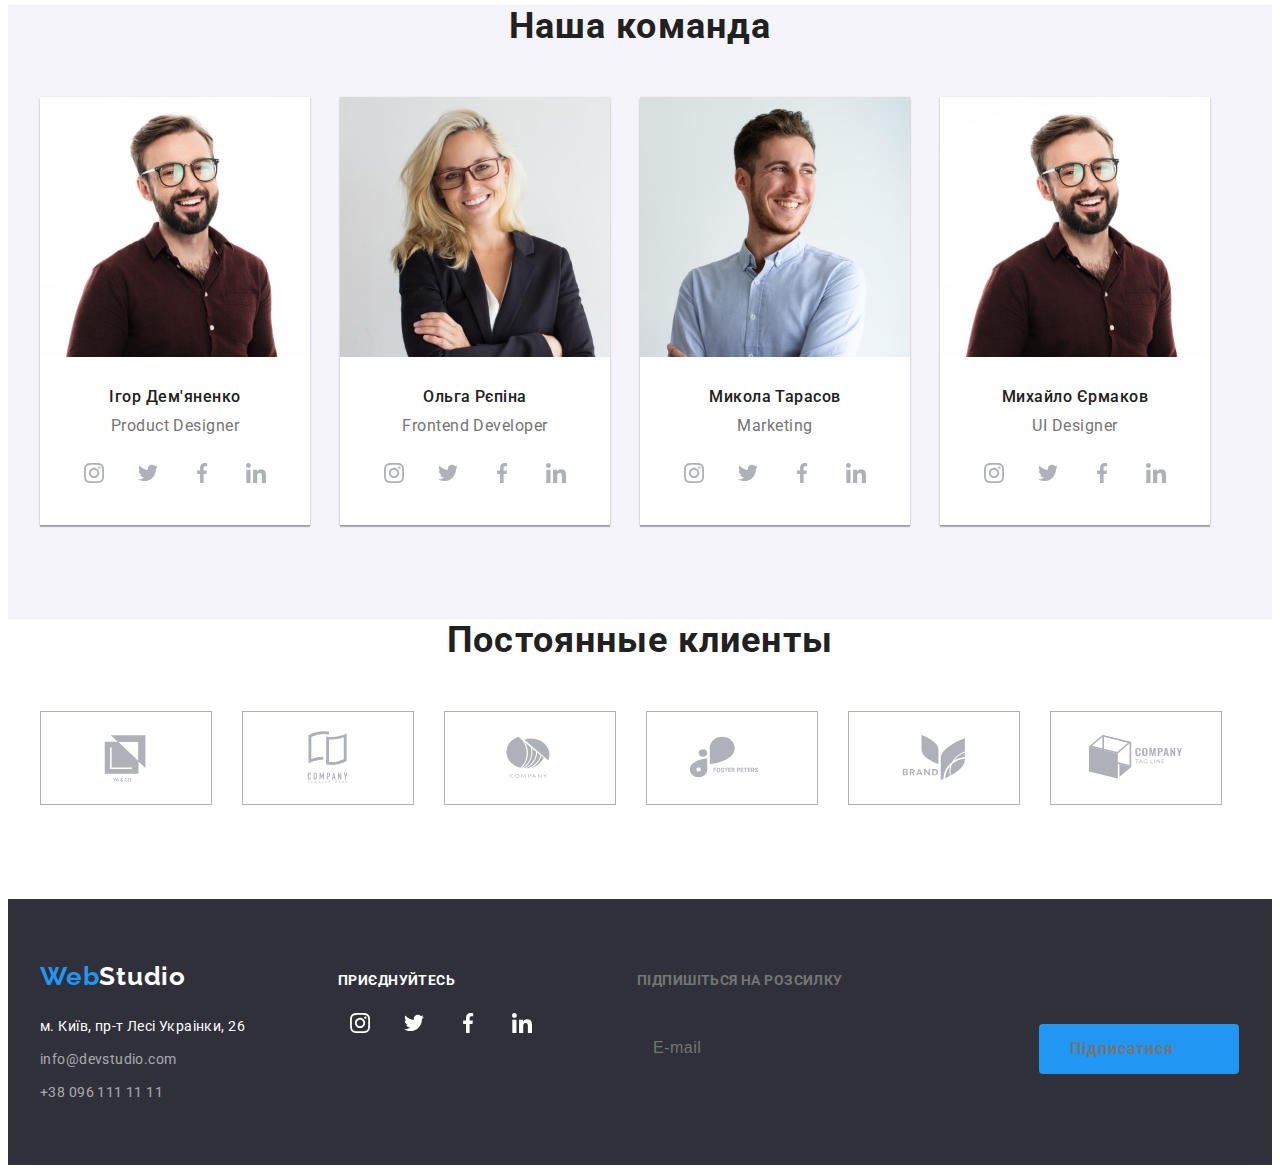
==== commit b3c2f7f1: "symbol-defs.svg to icons.svg renamed" ====
--- a/index.html
+++ b/index.html
@@ -49,7 +49,7 @@
             <li class="list">
               <a href="mailto:info@devstudio.com" class="link contacts-text">
                 <svg class="contacts-icon" width="16" height="12">
-                  <use href="./images/symbol-defs.svg#icon-envelope"></use>
+                  <use href="./images/icons.svg#icon-envelope"></use>
                 </svg>
                 info@devstudio.com</a
               >
@@ -57,7 +57,7 @@
             <li class="list">
               <a href="tel:+380961111111" class="link contacts-text">
                 <svg class="contacts-icon" width="10" height="16">
-                  <use href="./images/symbol-defs.svg#icon-smartphone"></use>
+                  <use href="./images/icons.svg#icon-smartphone"></use>
                 </svg>
                 +38 096 111 11 11</a
               >
@@ -75,7 +75,7 @@
             <div class="modal">
               <button class="modal-close" data-modal-close>
                 <svg class="icon-close" height="18" width="18">
-                  <use href="./images/symbol-defs.svg#icon-close-black"></use>
+                  <use href="./images/icons.svg#icon-close-black"></use>
                 </svg>
               </button>
             </div>
@@ -98,7 +98,7 @@
             <li>
               <div class="features-block">
                 <svg width="70" height="70">
-                  <use href="./images/symbol-defs.svg#icon-antenna"></use>
+                  <use href="./images/icons.svg#icon-antenna"></use>
                 </svg>
               </div>
               <h3>УВАГА ДО ДЕТАЛЕЙ</h3>
@@ -110,7 +110,7 @@
             <li>
               <div class="features-block">
                 <svg width="70" height="70">
-                  <use href="./images/symbol-defs.svg#icon-clock"></use>
+                  <use href="./images/icons.svg#icon-clock"></use>
                 </svg>
               </div>
               <h3>ПУНКТУАЛЬНІСТЬ</h3>
@@ -122,7 +122,7 @@
             <li>
               <div class="features-block">
                 <svg width="70" height="70">
-                  <use href="./images/symbol-defs.svg#icon-diagram"></use>
+                  <use href="./images/icons.svg#icon-diagram"></use>
                 </svg>
               </div>
               <h3>ПЛАНУВАННЯ</h3>
@@ -133,7 +133,7 @@
             <li>
               <div class="features-block">
                 <svg width="70" height="70">
-                  <use href="./images/symbol-defs.svg#icon-astronaut"></use>
+                  <use href="./images/icons.svg#icon-astronaut"></use>
                 </svg>
               </div>
               <h3>СУЧАСНІ ТЕХНОЛОГІЇ</h3>
@@ -188,35 +188,35 @@
                     <a class="round link" href="">
                       <svg class="icon" width="20" height="20">
                         <use
-                          href="./images/symbol-defs.svg#icon-instagram"
-                        ></use>
-                      </svg>
-                    </a>
-                  </li>
-
-                  <li class="team-social-item">
-                    <a class="round link" href="">
-                      <svg class="icon" width="20" height="20">
-                        <use href="./images/symbol-defs.svg#icon-twitter"></use>
-                      </svg>
-                    </a>
-                  </li>
-
-                  <li class="team-social-item">
-                    <a class="round link" href="">
-                      <svg class="icon" width="20" height="20">
-                        <use
-                          href="./images/symbol-defs.svg#icon-facebook"
-                        ></use>
-                      </svg>
-                    </a>
-                  </li>
-
-                  <li class="team-social-item">
-                    <a class="round link" href="">
-                      <svg class="icon" width="20" height="20">
-                        <use
-                          href="./images/symbol-defs.svg#icon-linkedin"
+                          href="./images/icons.svg#icon-instagram"
+                        ></use>
+                      </svg>
+                    </a>
+                  </li>
+
+                  <li class="team-social-item">
+                    <a class="round link" href="">
+                      <svg class="icon" width="20" height="20">
+                        <use href="./images/icons.svg#icon-twitter"></use>
+                      </svg>
+                    </a>
+                  </li>
+
+                  <li class="team-social-item">
+                    <a class="round link" href="">
+                      <svg class="icon" width="20" height="20">
+                        <use
+                          href="./images/icons.svg#icon-facebook"
+                        ></use>
+                      </svg>
+                    </a>
+                  </li>
+
+                  <li class="team-social-item">
+                    <a class="round link" href="">
+                      <svg class="icon" width="20" height="20">
+                        <use
+                          href="./images/icons.svg#icon-linkedin"
                         ></use>
                       </svg>
                     </a>
@@ -234,35 +234,35 @@
                     <a class="round link" href="">
                       <svg class="icon" width="20" height="20">
                         <use
-                          href="./images/symbol-defs.svg#icon-instagram"
-                        ></use>
-                      </svg>
-                    </a>
-                  </li>
-
-                  <li class="team-social-item">
-                    <a class="round link" href="">
-                      <svg class="icon" width="20" height="20">
-                        <use href="./images/symbol-defs.svg#icon-twitter"></use>
-                      </svg>
-                    </a>
-                  </li>
-
-                  <li class="team-social-item">
-                    <a class="round link" href="">
-                      <svg class="icon" width="20" height="20">
-                        <use
-                          href="./images/symbol-defs.svg#icon-facebook"
-                        ></use>
-                      </svg>
-                    </a>
-                  </li>
-
-                  <li class="team-social-item">
-                    <a class="round link" href="">
-                      <svg class="icon" width="20" height="20">
-                        <use
-                          href="./images/symbol-defs.svg#icon-linkedin"
+                          href="./images/icons.svg#icon-instagram"
+                        ></use>
+                      </svg>
+                    </a>
+                  </li>
+
+                  <li class="team-social-item">
+                    <a class="round link" href="">
+                      <svg class="icon" width="20" height="20">
+                        <use href="./images/icons.svg#icon-twitter"></use>
+                      </svg>
+                    </a>
+                  </li>
+
+                  <li class="team-social-item">
+                    <a class="round link" href="">
+                      <svg class="icon" width="20" height="20">
+                        <use
+                          href="./images/icons.svg#icon-facebook"
+                        ></use>
+                      </svg>
+                    </a>
+                  </li>
+
+                  <li class="team-social-item">
+                    <a class="round link" href="">
+                      <svg class="icon" width="20" height="20">
+                        <use
+                          href="./images/icons.svg#icon-linkedin"
                         ></use>
                       </svg>
                     </a>
@@ -284,35 +284,35 @@
                     <a class="round link" href="">
                       <svg class="icon" width="20" height="20">
                         <use
-                          href="./images/symbol-defs.svg#icon-instagram"
-                        ></use>
-                      </svg>
-                    </a>
-                  </li>
-
-                  <li class="team-social-item">
-                    <a class="round link" href="">
-                      <svg class="icon" width="20" height="20">
-                        <use href="./images/symbol-defs.svg#icon-twitter"></use>
-                      </svg>
-                    </a>
-                  </li>
-
-                  <li class="team-social-item">
-                    <a class="round link" href="">
-                      <svg class="icon" width="20" height="20">
-                        <use
-                          href="./images/symbol-defs.svg#icon-facebook"
-                        ></use>
-                      </svg>
-                    </a>
-                  </li>
-
-                  <li class="team-social-item">
-                    <a class="round link" href="">
-                      <svg class="icon" width="20" height="20">
-                        <use
-                          href="./images/symbol-defs.svg#icon-linkedin"
+                          href="./images/icons.svg#icon-instagram"
+                        ></use>
+                      </svg>
+                    </a>
+                  </li>
+
+                  <li class="team-social-item">
+                    <a class="round link" href="">
+                      <svg class="icon" width="20" height="20">
+                        <use href="./images/icons.svg#icon-twitter"></use>
+                      </svg>
+                    </a>
+                  </li>
+
+                  <li class="team-social-item">
+                    <a class="round link" href="">
+                      <svg class="icon" width="20" height="20">
+                        <use
+                          href="./images/icons.svg#icon-facebook"
+                        ></use>
+                      </svg>
+                    </a>
+                  </li>
+
+                  <li class="team-social-item">
+                    <a class="round link" href="">
+                      <svg class="icon" width="20" height="20">
+                        <use
+                          href="./images/icons.svg#icon-linkedin"
                         ></use>
                       </svg>
                     </a>
@@ -330,35 +330,35 @@
                     <a class="round link" href="">
                       <svg class="icon" width="20" height="20">
                         <use
-                          href="./images/symbol-defs.svg#icon-instagram"
-                        ></use>
-                      </svg>
-                    </a>
-                  </li>
-
-                  <li class="team-social-item">
-                    <a class="round link" href="">
-                      <svg class="icon" width="20" height="20">
-                        <use href="./images/symbol-defs.svg#icon-twitter"></use>
-                      </svg>
-                    </a>
-                  </li>
-
-                  <li class="team-social-item">
-                    <a class="round link" href="">
-                      <svg class="icon" width="20" height="20">
-                        <use
-                          href="./images/symbol-defs.svg#icon-facebook"
-                        ></use>
-                      </svg>
-                    </a>
-                  </li>
-
-                  <li class="team-social-item">
-                    <a class="round link" href="">
-                      <svg class="icon" width="20" height="20">
-                        <use
-                          href="./images/symbol-defs.svg#icon-linkedin"
+                          href="./images/icons.svg#icon-instagram"
+                        ></use>
+                      </svg>
+                    </a>
+                  </li>
+
+                  <li class="team-social-item">
+                    <a class="round link" href="">
+                      <svg class="icon" width="20" height="20">
+                        <use href="./images/icons.svg#icon-twitter"></use>
+                      </svg>
+                    </a>
+                  </li>
+
+                  <li class="team-social-item">
+                    <a class="round link" href="">
+                      <svg class="icon" width="20" height="20">
+                        <use
+                          href="./images/icons.svg#icon-facebook"
+                        ></use>
+                      </svg>
+                    </a>
+                  </li>
+
+                  <li class="team-social-item">
+                    <a class="round link" href="">
+                      <svg class="icon" width="20" height="20">
+                        <use
+                          href="./images/icons.svg#icon-linkedin"
                         ></use>
                       </svg>
                     </a>
@@ -378,28 +378,28 @@
             <li class="list">
               <a class="client-link link" href="">
                 <svg class="client-icon" width="106" height="60">
-                  <use href="./images/symbol-defs.svg#icon-logo1"></use>
+                  <use href="./images/icons.svg#icon-logo1"></use>
                 </svg>
               </a>
             </li>
             <li class="list">
               <a class="client-link link" href="">
                 <svg class="client-icon" width="106" height="60">
-                  <use href="./images/symbol-defs.svg#icon-logo2"></use>
+                  <use href="./images/icons.svg#icon-logo2"></use>
                 </svg>
               </a>
             </li>
             <li class="list">
               <a class="client-link link" href="">
                 <svg class="client-icon" width="106" height="60">
-                  <use href="./images/symbol-defs.svg#icon-logo3"></use>
+                  <use href="./images/icons.svg#icon-logo3"></use>
                 </svg>
               </a>
             </li>
             <li class="list">
               <a class="client-link link" href="">
                 <svg class="client-icon" width="106" height="60">
-                  <use href="./images/symbol-defs.svg#icon-logo4"></use>
+                  <use href="./images/icons.svg#icon-logo4"></use>
                 </svg>
               </a>
             </li>
@@ -407,14 +407,14 @@
             <li class="list">
               <a class="client-link link" href="">
                 <svg class="client-icon" width="106" height="60">
-                  <use href="./images/symbol-defs.svg#icon-logo5"></use>
+                  <use href="./images/icons.svg#icon-logo5"></use>
                 </svg>
               </a>
             </li>
             <li class="list">
               <a class="client-link link" href="">
                 <svg class="client-icon" width="106" height="60">
-                  <use href="./images/symbol-defs.svg#icon-logo6"></use>
+                  <use href="./images/icons.svg#icon-logo6"></use>
                 </svg>
               </a>
             </li>
@@ -461,48 +461,58 @@
               </ul>
             </address>
           </div>
-          <div class="2">
+          <div>
             <p class="appeal">приєднуйтесь</p>
             <!--Footer Social Networks List-->
             <ul class="footer-social-list">
               <li class="footer-social-item list">
                 <a class="footer-social-link" href="">
                   <svg class="footer-social-icon" width="20" height="20">
-                    <use href="./images/symbol-defs.svg#icon-instagram"></use>
+                    <use href="./images/icons.svg#icon-instagram"></use>
                   </svg>
                 </a>
               </li>
               <li class="footer-social-item list">
                 <a class="footer-social-link" href="">
                   <svg class="footer-social-icon" width="20" height="20">
-                    <use href="./images/symbol-defs.svg#icon-twitter"></use>
+                    <use href="./images/icons.svg#icon-twitter"></use>
                   </svg>
                 </a>
               </li>
               <li class="footer-social-item list">
                 <a class="footer-social-link" href="">
                   <svg class="footer-social-icon" width="20" height="20">
-                    <use href="./images/symbol-defs.svg#icon-facebook"></use>
+                    <use href="./images/icons.svg#icon-facebook"></use>
                   </svg>
                 </a>
               </li>
               <li class="footer-social-item list">
                 <a class="footer-social-link" href="">
                   <svg class="footer-social-icon" width="20" height="20">
-                    <use href="./images/symbol-defs.svg#icon-linkedin"></use>
+                    <use href="./images/icons.svg#icon-linkedin"></use>
                   </svg>
                 </a>
               </li>
             </ul>
           </div>
-          <div class="2">
-            <p class="appeal">Підпишіться на розсилку</p>
-            <form class="email-form">
-              <label>
-                <input type="email" name="user-email" placeholder="Email" />
-              </label>
-              <button type="submit">Submit</button>
-            </form>
+          <div>
+          <form name="subscribe-form">
+            <p class="subscribe-title">Підпишіться на розсилку</p>
+            <div class="subscribe-block">
+              <input
+                class="subscribe-input"
+                type="email"
+                name="email"
+                id="email"
+                placeholder="E-mail"
+              />
+              <button class="subscribe-button" type="submit">
+                Підписатися<svg class="subscribe-icon" width="24" height="24">
+                  <use href="./images/icons.svg#icon-icon-send"></use>
+                </svg>
+              </button>
+            </div>
+          </form>
           </div>
         </div>
       </div>
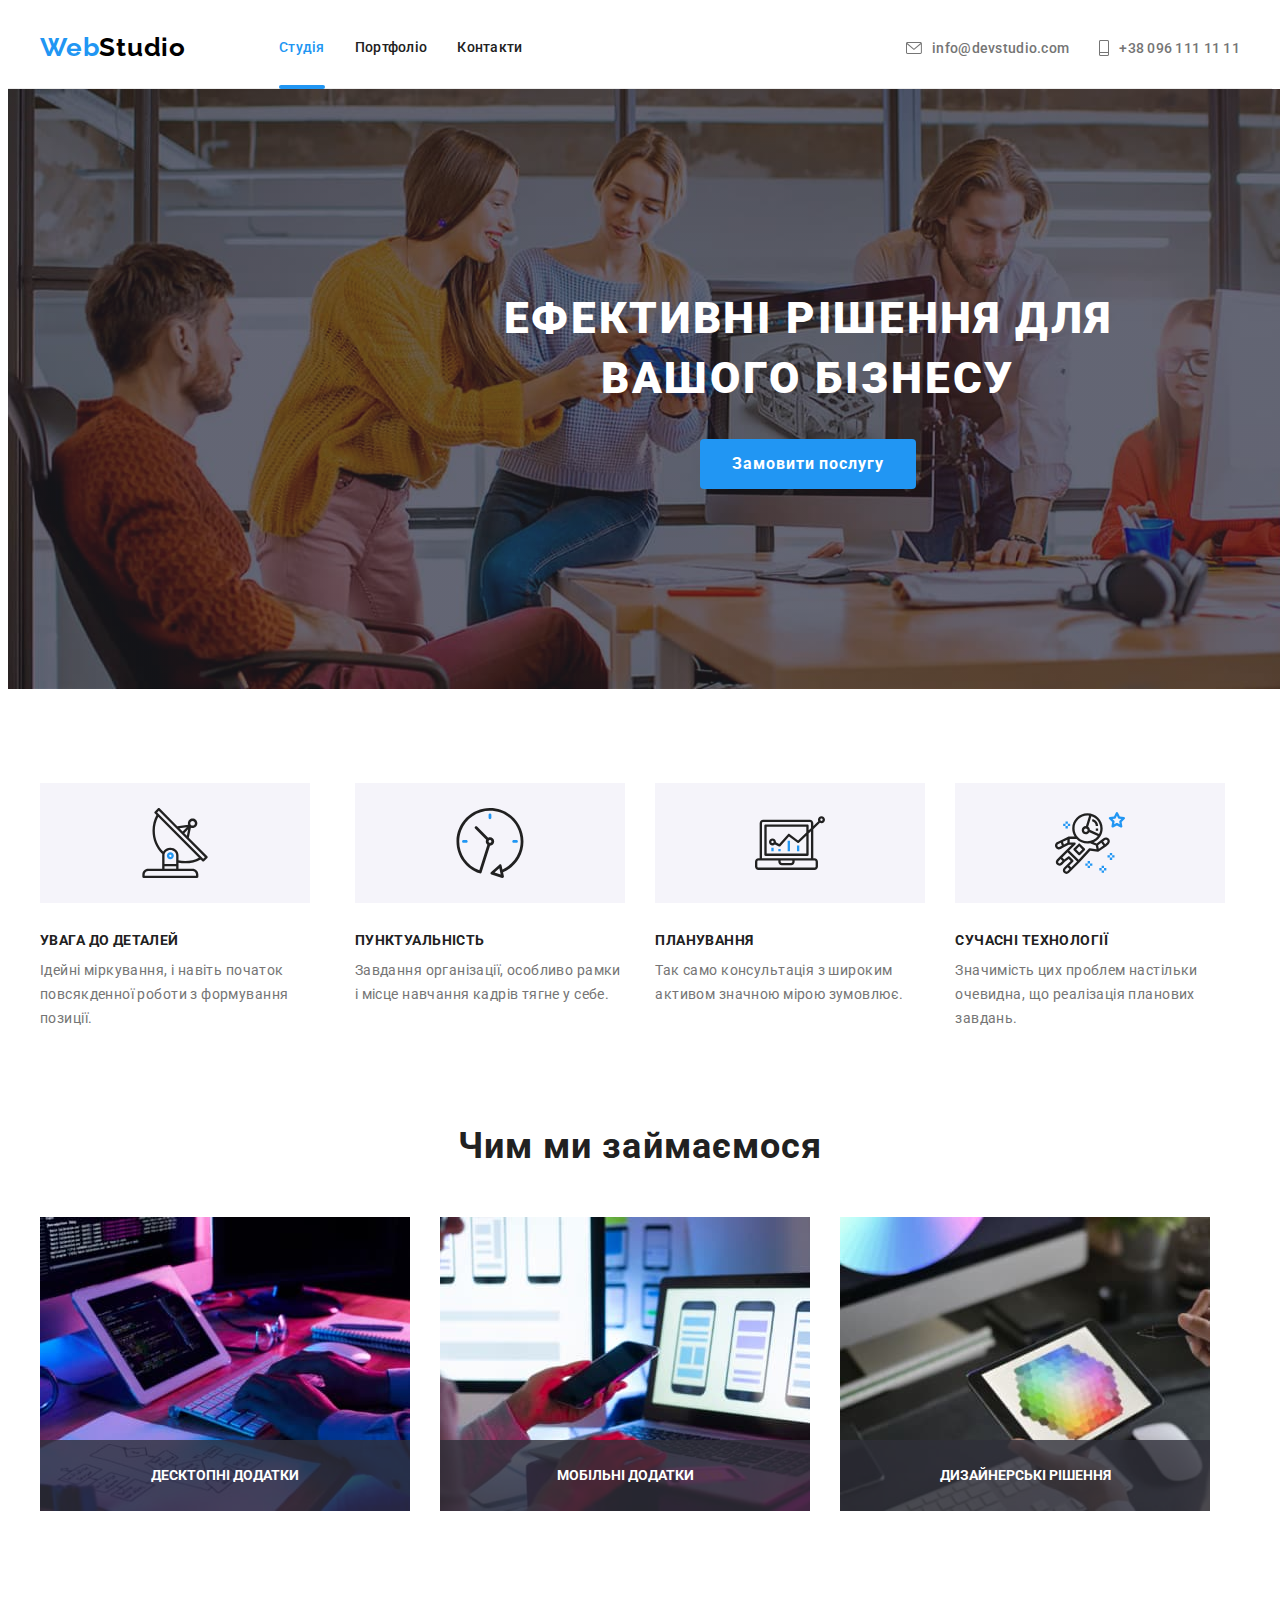
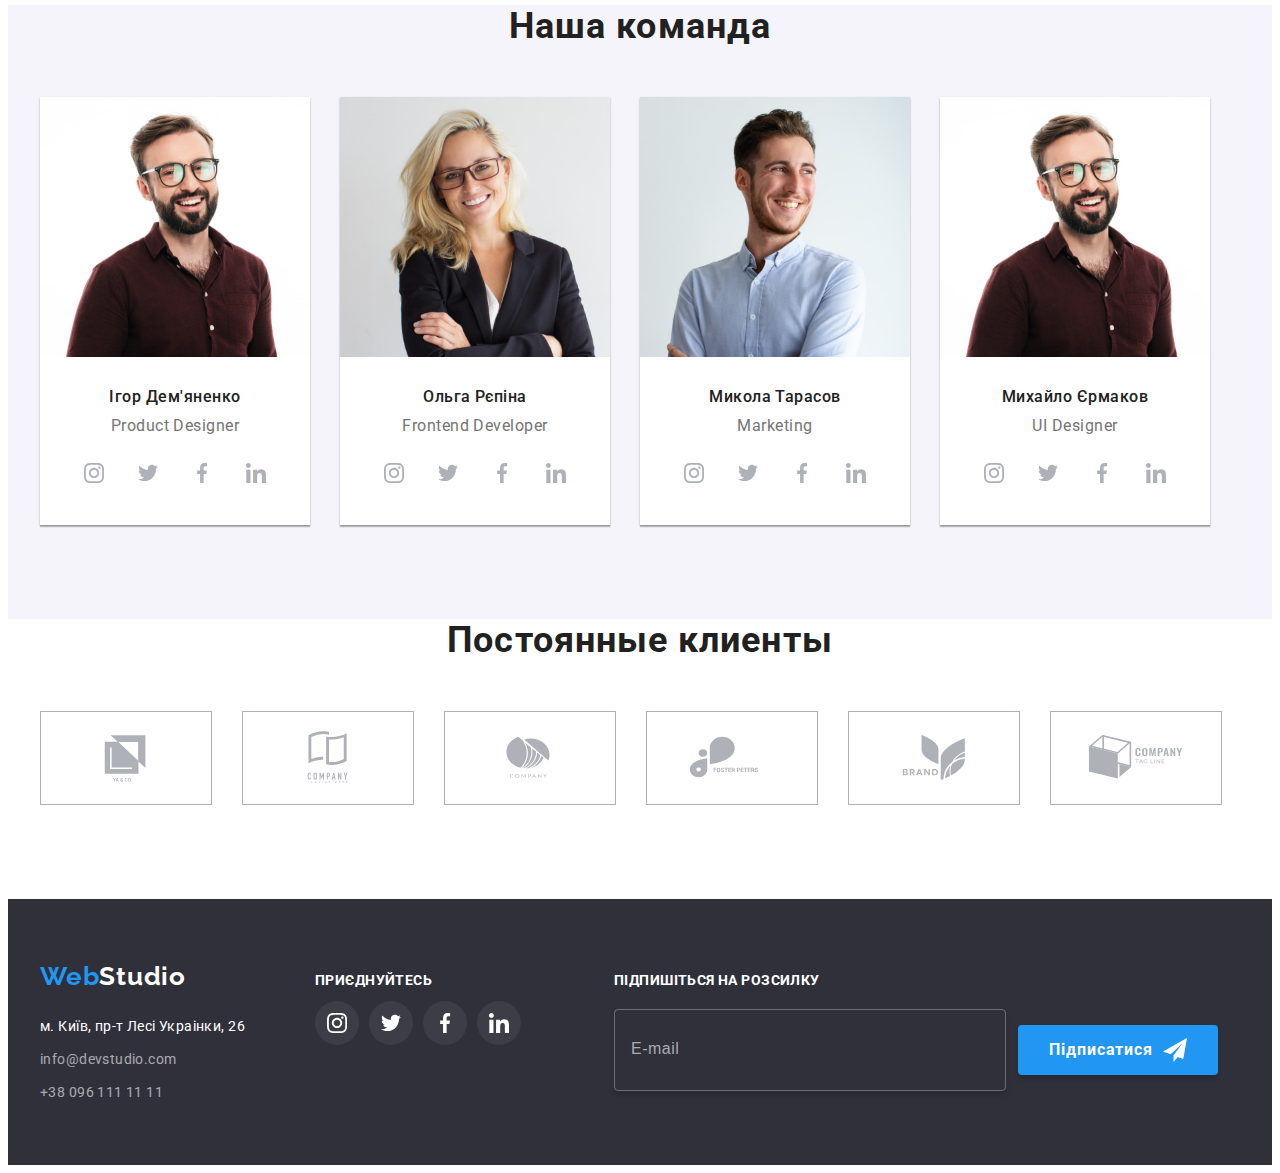
==== commit 3aedd6a3: "footer subscription added" ====
--- a/index.html
+++ b/index.html
@@ -187,9 +187,7 @@
                   <li class="team-social-item">
                     <a class="round link" href="">
                       <svg class="icon" width="20" height="20">
-                        <use
-                          href="./images/icons.svg#icon-instagram"
-                        ></use>
+                        <use href="./images/icons.svg#icon-instagram"></use>
                       </svg>
                     </a>
                   </li>
@@ -205,19 +203,15 @@
                   <li class="team-social-item">
                     <a class="round link" href="">
                       <svg class="icon" width="20" height="20">
-                        <use
-                          href="./images/icons.svg#icon-facebook"
-                        ></use>
-                      </svg>
-                    </a>
-                  </li>
-
-                  <li class="team-social-item">
-                    <a class="round link" href="">
-                      <svg class="icon" width="20" height="20">
-                        <use
-                          href="./images/icons.svg#icon-linkedin"
-                        ></use>
+                        <use href="./images/icons.svg#icon-facebook"></use>
+                      </svg>
+                    </a>
+                  </li>
+
+                  <li class="team-social-item">
+                    <a class="round link" href="">
+                      <svg class="icon" width="20" height="20">
+                        <use href="./images/icons.svg#icon-linkedin"></use>
                       </svg>
                     </a>
                   </li>
@@ -233,9 +227,7 @@
                   <li class="team-social-item">
                     <a class="round link" href="">
                       <svg class="icon" width="20" height="20">
-                        <use
-                          href="./images/icons.svg#icon-instagram"
-                        ></use>
+                        <use href="./images/icons.svg#icon-instagram"></use>
                       </svg>
                     </a>
                   </li>
@@ -251,19 +243,15 @@
                   <li class="team-social-item">
                     <a class="round link" href="">
                       <svg class="icon" width="20" height="20">
-                        <use
-                          href="./images/icons.svg#icon-facebook"
-                        ></use>
-                      </svg>
-                    </a>
-                  </li>
-
-                  <li class="team-social-item">
-                    <a class="round link" href="">
-                      <svg class="icon" width="20" height="20">
-                        <use
-                          href="./images/icons.svg#icon-linkedin"
-                        ></use>
+                        <use href="./images/icons.svg#icon-facebook"></use>
+                      </svg>
+                    </a>
+                  </li>
+
+                  <li class="team-social-item">
+                    <a class="round link" href="">
+                      <svg class="icon" width="20" height="20">
+                        <use href="./images/icons.svg#icon-linkedin"></use>
                       </svg>
                     </a>
                   </li>
@@ -283,9 +271,7 @@
                   <li class="team-social-item">
                     <a class="round link" href="">
                       <svg class="icon" width="20" height="20">
-                        <use
-                          href="./images/icons.svg#icon-instagram"
-                        ></use>
+                        <use href="./images/icons.svg#icon-instagram"></use>
                       </svg>
                     </a>
                   </li>
@@ -301,19 +287,15 @@
                   <li class="team-social-item">
                     <a class="round link" href="">
                       <svg class="icon" width="20" height="20">
-                        <use
-                          href="./images/icons.svg#icon-facebook"
-                        ></use>
-                      </svg>
-                    </a>
-                  </li>
-
-                  <li class="team-social-item">
-                    <a class="round link" href="">
-                      <svg class="icon" width="20" height="20">
-                        <use
-                          href="./images/icons.svg#icon-linkedin"
-                        ></use>
+                        <use href="./images/icons.svg#icon-facebook"></use>
+                      </svg>
+                    </a>
+                  </li>
+
+                  <li class="team-social-item">
+                    <a class="round link" href="">
+                      <svg class="icon" width="20" height="20">
+                        <use href="./images/icons.svg#icon-linkedin"></use>
                       </svg>
                     </a>
                   </li>
@@ -329,9 +311,7 @@
                   <li class="team-social-item">
                     <a class="round link" href="">
                       <svg class="icon" width="20" height="20">
-                        <use
-                          href="./images/icons.svg#icon-instagram"
-                        ></use>
+                        <use href="./images/icons.svg#icon-instagram"></use>
                       </svg>
                     </a>
                   </li>
@@ -347,19 +327,15 @@
                   <li class="team-social-item">
                     <a class="round link" href="">
                       <svg class="icon" width="20" height="20">
-                        <use
-                          href="./images/icons.svg#icon-facebook"
-                        ></use>
-                      </svg>
-                    </a>
-                  </li>
-
-                  <li class="team-social-item">
-                    <a class="round link" href="">
-                      <svg class="icon" width="20" height="20">
-                        <use
-                          href="./images/icons.svg#icon-linkedin"
-                        ></use>
+                        <use href="./images/icons.svg#icon-facebook"></use>
+                      </svg>
+                    </a>
+                  </li>
+
+                  <li class="team-social-item">
+                    <a class="round link" href="">
+                      <svg class="icon" width="20" height="20">
+                        <use href="./images/icons.svg#icon-linkedin"></use>
                       </svg>
                     </a>
                   </li>
@@ -428,6 +404,7 @@
       <div class="container">
         <div class="footer-container">
           <div class="footer-contact-container">
+
             <!--Footer Logo-->
             <a class="logo link logo-white push-margins" href="./index.html"
               ><span class="logo-left">Web</span>Studio</a
@@ -496,23 +473,23 @@
             </ul>
           </div>
           <div>
-          <form name="subscribe-form">
-            <p class="subscribe-title">Підпишіться на розсилку</p>
-            <div class="subscribe-block">
-              <input
-                class="subscribe-input"
-                type="email"
-                name="email"
-                id="email"
-                placeholder="E-mail"
-              />
-              <button class="subscribe-button" type="submit">
-                Підписатися<svg class="subscribe-icon" width="24" height="24">
-                  <use href="./images/icons.svg#icon-icon-send"></use>
-                </svg>
-              </button>
-            </div>
-          </form>
+            <form name="subscribe-form" class="push-left">
+              <p class="subscribe-title">Підпишіться на розсилку</p>
+              <div class="subscribe-block">
+                <input
+                  class="subscribe-input"
+                  type="email"
+                  name="email"
+                  id="email"
+                  placeholder="E-mail"
+                />
+                <button class="subscribe-button" type="submit">
+                  Підписатися<svg class="subscribe-icon" width="24" height="24">
+                    <use href="./images/icons.svg#icon-send"></use>
+                  </svg>
+                </button>
+              </div>
+            </form>
           </div>
         </div>
       </div>
--- a/css/styles.css
+++ b/css/styles.css
@@ -15,7 +15,9 @@
   --icon-background: #ffffff10;
   --overlay-background: rgba(33, 150, 243, 0.9);
   --hero-button-active: #188CE8;
-
+  --email-color: rgba(255, 255, 255, 0.6);
+  --border-color: rgba(255, 255, 255, 0.3);
+  --button-shadow-color: rgba(0, 0, 0, 0.15);
 }
 
 /* reset styles */
@@ -426,16 +428,7 @@
   background-color: var(--hero-background);
 
 }
-.footer-container {
-  padding: 60px 0;
-  display: flex;
-  padding: 60px 0;
-  gap: 70px;
-  align-items: baseline;
-}
-.footer-contact-container {
-  display: block;
-}
+
 .footer-divide {
   display: flex;
   align-items: baseline;
@@ -483,7 +476,7 @@
 
 .appeal {
   display: block;
-  line-height: 1.14px;
+  line-height: 1.17px;
   color: var(--white-color);
   font-weight: 700;
   font-size: 14px;
@@ -492,131 +485,15 @@
   margin-bottom: 20px;
 }
 
-.footer-social-list {
-  display: flex;
-  gap: 10px;
-  padding-left: 0;
-  justify-content: center;
-  align-items: center;
-}
-
 .footer-social-item {
   display: block;
   width: 44px;
   height: 44px;
-      color: var(--white-color);
+  color: var(--white-color);
 }
 
 .footer-social-icon {
   fill: currentColor;
-}
-
-.footer-social-link {
-  display: flex;
-    width: 100%;
-    height: 100%;
-    border-radius: 50%;
-    justify-content: center;
-    align-items: center;
-    background-color: var(--bg-link-color);
-    color: var(--white-color);
-    transition: background-color 250ms cubic-bezier(0.4, 0, 0.2, 1),
-    color 250ms cubic-bezier(0.4, 0, 0.2, 1);
-}
-
-.footer-social-link:hover,
-.footer-social-link:focus {
-  color: var(--white-color);
-  background-color: var(--accent-color);
-}
-
-/* Footer Email */
-.email-margin {
-  margin-left: 93px;
-  display: flex;
-  align-items: baseline;
-  flex-direction: column;
-}
-
-.email-form {
-  align-items: baseline;
-}
-
-.email-placeholder {
-  color: deeppink;
-}
-
-
-
-.footer {
-  background-color: var(--dark-color);
-}
-
-.footer-container {
-  display: flex;
-  padding: 60px 0;
-  gap: 93px;
-  align-items: baseline;
-}
-
-.footer-contact-container {
-  display: block;
-}
-
-.logo-link {
-  display: block;
-  margin-bottom: 20px;
-  padding: 0;
-}
-
-.logo-studio-footer {
-  color: var(--inversion-color);
-}
-
-.footer-link {
-  font-size: 14px;
-  font-weight: 400;
-  font-style: normal;
-  line-height: 1.7;
-  letter-spacing: 0.03em;
-  text-decoration: none;
-  color: var(--inversion-color);
-}
-
-.footer-link-item {
-  display: block;
-  margin-bottom: 9px;
-}
-
-
-.footer-social-container {
-  display: block;
-}
-
-.footer-social-text {
-  font-size: 14px;
-  font-weight: 700;
-  line-height: 1.2;
-  text-align: left;
-  letter-spacing: 0.03em;
-  text-transform: uppercase;
-  color: var(--inversion-color);
-
-  margin: 0 auto;
-  margin-bottom: 20px;
-}
-
-.footer-social-list {
-  display: flex;
-  justify-content: center;
-  align-items: center;
-  gap: 10px;
-}
-
-.footer-social-item {
-  display: block;
-  width: 44px;
-  height: 44px;
 }
 
 .footer-social-link {
@@ -626,32 +503,98 @@
   border-radius: 50%;
   justify-content: center;
   align-items: center;
-  background-color: var(--bg-link-color);
-  color: var(--inversion-color);
-
-  transition: background-color 250ms cubic-bezier(0.4, 0, 0.2, 1);
-}
-
-.footer-social-icon {
-  fill: currentColor;
+  background-color: var(--icon-background);
+  color: var(--white-color);
+  transition: background-color 250ms cubic-bezier(0.4, 0, 0.2, 1),
+    color 250ms cubic-bezier(0.4, 0, 0.2, 1);
 }
 
 .footer-social-link:hover,
 .footer-social-link:focus {
+  color: var(--white-color);
   background-color: var(--accent-color);
 }
 
+/* Footer Email */
+
+
+
+.footer {
+  background-color: var(--dark-color);
+}
+
+.footer-container {
+  display: flex;
+  padding: 60px 0;
+  gap: 70px;
+  align-items: baseline;
+}
+
+.footer-contact-container {
+  display: block;
+}
+
+.logo-link {
+  display: block;
+  margin-bottom: 20px;
+  padding: 0;
+}
+
+.logo-studio-footer {
+  color: var(--inversion-color);
+}
+
+.footer-link {
+  font-size: 14px;
+  font-weight: 400;
+  font-style: normal;
+  line-height: 1.7;
+  letter-spacing: 0.03em;
+  text-decoration: none;
+  color: var(--inversion-color);
+}
+
+.footer-link-item {
+  display: block;
+  margin-bottom: 9px;
+}
+
+
+.footer-social-container {
+  display: block;
+}
+
+.footer-social-text {
+  font-size: 14px;
+  font-weight: 700;
+  line-height: 1.2;
+  text-align: left;
+  letter-spacing: 0.03em;
+  text-transform: uppercase;
+  color: var(---white-color);
+  margin: 0 auto;
+  margin-bottom: 20px;
+}
+
+.footer-social-list {
+  display: flex;
+  justify-content: center;
+  align-items: center;
+  gap: 10px;
+  padding-left: 0;
+}
+.push-left {
+  margin-left: 23px;
+}
 .subscribe-title {
   display: block;
-  margin: 0;
-  margin-bottom: 20px;
-  font-size: 14px;
-  font-weight: 700;
-  line-height: 1.172;
+  margin: 0 0 20px 0;
+  font-size: 14px;
+  font-weight: 700;
+  line-height: 1.17;
   letter-spacing: 0.03em;
   text-transform: uppercase;
-  color: var(--inversion-color);
-  cursor: pointer;
+  color: var(--white-color);
 }
 
 .subscribe-block {
@@ -691,26 +634,23 @@
   gap: 10px;
   padding: 10px;
   margin: 0 auto;
-
   background-color: var(--accent-color);
-  color: var(--inversion-color);
+  color: var(--white-color);
   border: 0;
   border-radius: 4px;
   cursor: pointer;
   box-shadow: 0px 4px 4px var(--button-shadow-color);
-
   font-family: inherit;
   font-size: 16px;
   font-weight: 700;
   line-height: 1.875;
   letter-spacing: 0.06em;
-
   transition: backdrop-color 250ms cubic-bezier(0.4, 0, 0.2, 1);
 }
 
 .subscribe-button:hover,
 .subscribe-button:focus {
-  background-color: var(--active-color);
+  background-color: var(--hero-button-active);
 }
 
 .subscribe-icon {
@@ -854,6 +794,9 @@
 }
 
 /* Modal */
+
+
+
 .backdrop {
   position: fixed;
   top: 0;
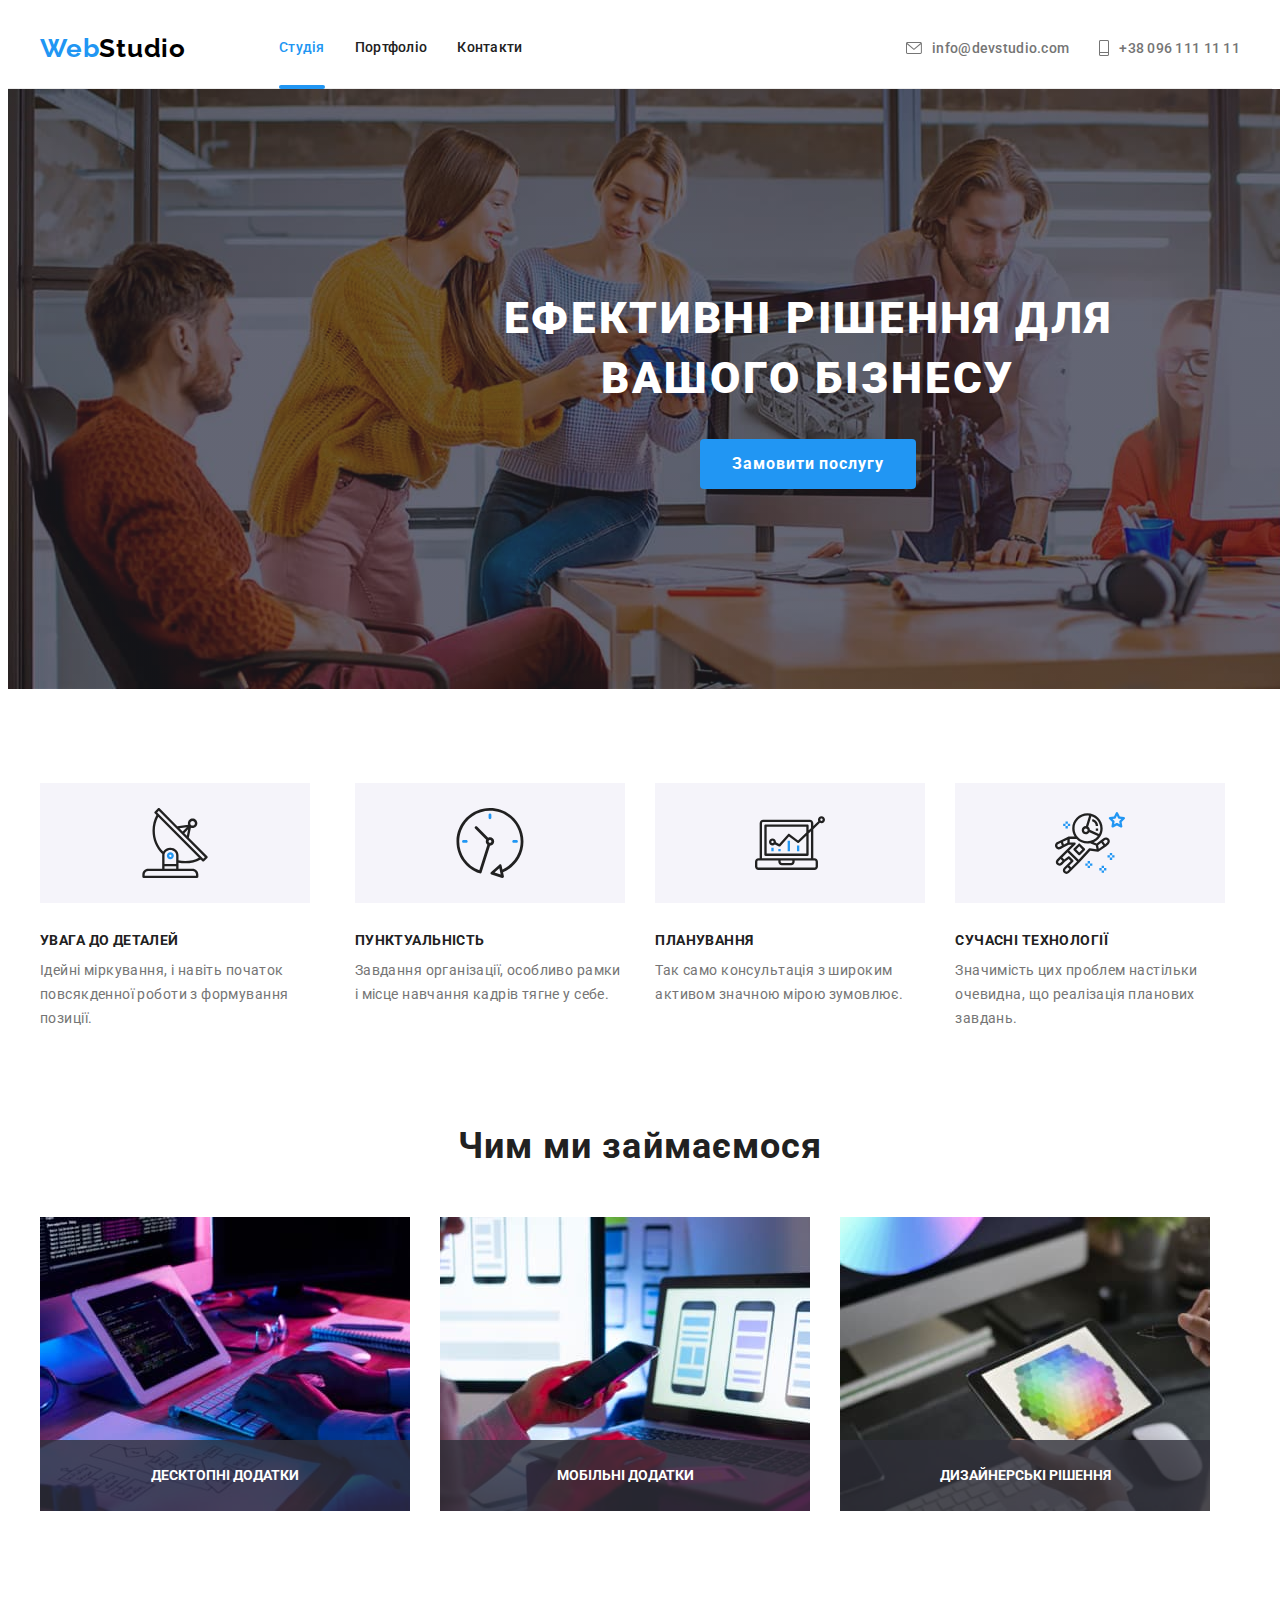
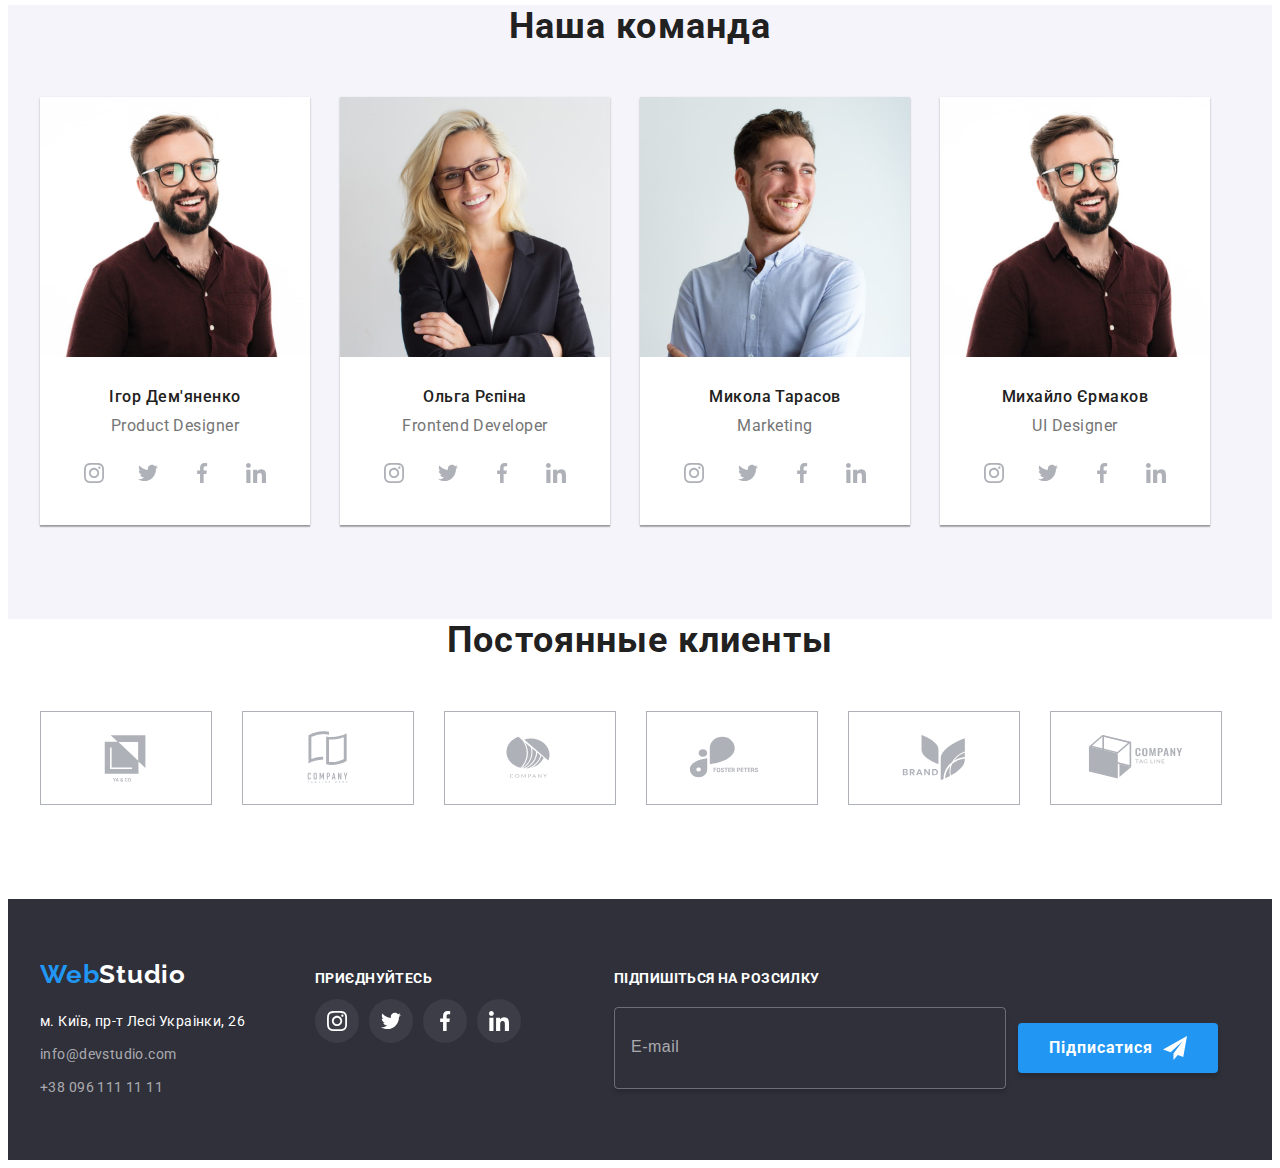
==== commit 49b5a9db: "footer to portfolio" ====
--- a/index.html
+++ b/index.html
@@ -412,18 +412,18 @@
             <!--Footer Contacts-->
             <address id="contacts">
               <ul class="list footer-contacts">
-                <li class="list push-margins-contacts">
+                <li class="list">
                   <a
-                    class="link footer-contact"
+                    class="link footer-contact push-margins-contacts"
                     href="https://goo.gl/maps/CPtrU1FHBa2aNyZL9"
                     target="_blank"
                     rel="noopener noreferrer nofollow"
                     >м. Київ, пр-т Лесі Украінки, 26</a
                   >
                 </li>
-                <li class="list push-margins-contacts">
+                <li class="list">
                   <a
-                    class="link footer-contact darkened"
+                    class="link footer-contact push-margins-contacts darkened"
                     href="mailto:info@devstudio.com"
                     >info@devstudio.com</a
                   >
--- a/css/styles.css
+++ b/css/styles.css
@@ -87,7 +87,7 @@
   color: var(--black-color);
   font-weight: 700;
   font-size: 26px;
-  line-height: 1.38;
+  line-height: 1.17;
   letter-spacing: 0.03em;
   margin-right: 93px;
   transition: color 250ms cubic-bezier(0.4, 0, 0.2, 1);
@@ -436,7 +436,7 @@
 
 .push-margins {
   display: block;
-  padding-bottom: 20px;
+  margin-bottom: 20px;
   margin-right: 0;
 }
 
@@ -451,12 +451,12 @@
 }
 
 .footer-contact {
+  display:block;
   font-style: normal;
   font-size: 14px;
   line-height: 1.71;
   letter-spacing: 0.03em;
   color: var(--white-color);
-  margin: 15px 0 0;
   transition: color 250ms cubic-bezier(0.4, 0, 0.2, 1);
 }
 
@@ -544,37 +544,7 @@
   color: var(--inversion-color);
 }
 
-.footer-link {
-  font-size: 14px;
-  font-weight: 400;
-  font-style: normal;
-  line-height: 1.7;
-  letter-spacing: 0.03em;
-  text-decoration: none;
-  color: var(--inversion-color);
-}
-
-.footer-link-item {
-  display: block;
-  margin-bottom: 9px;
-}
-
-
-.footer-social-container {
-  display: block;
-}
-
-.footer-social-text {
-  font-size: 14px;
-  font-weight: 700;
-  line-height: 1.2;
-  text-align: left;
-  letter-spacing: 0.03em;
-  text-transform: uppercase;
-  color: var(---white-color);
-  margin: 0 auto;
-  margin-bottom: 20px;
-}
+
 
 .footer-social-list {
   display: flex;
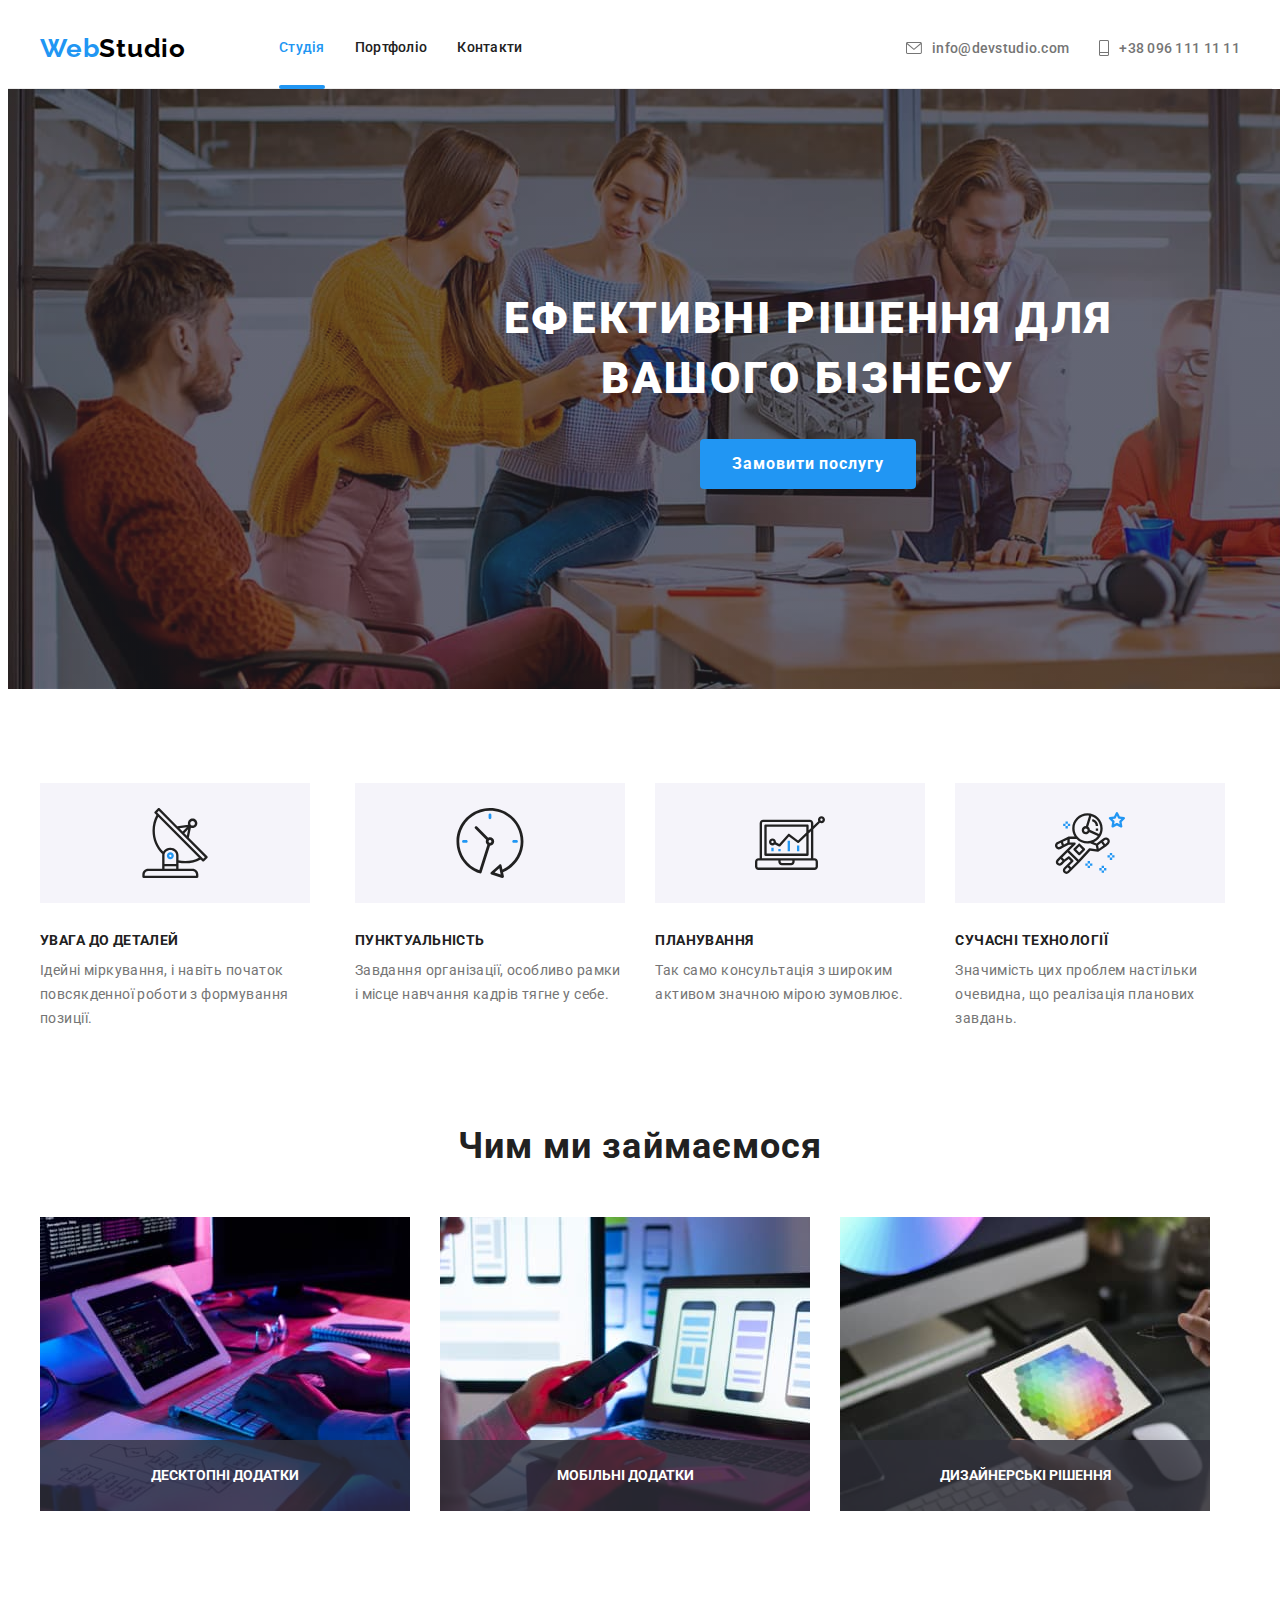
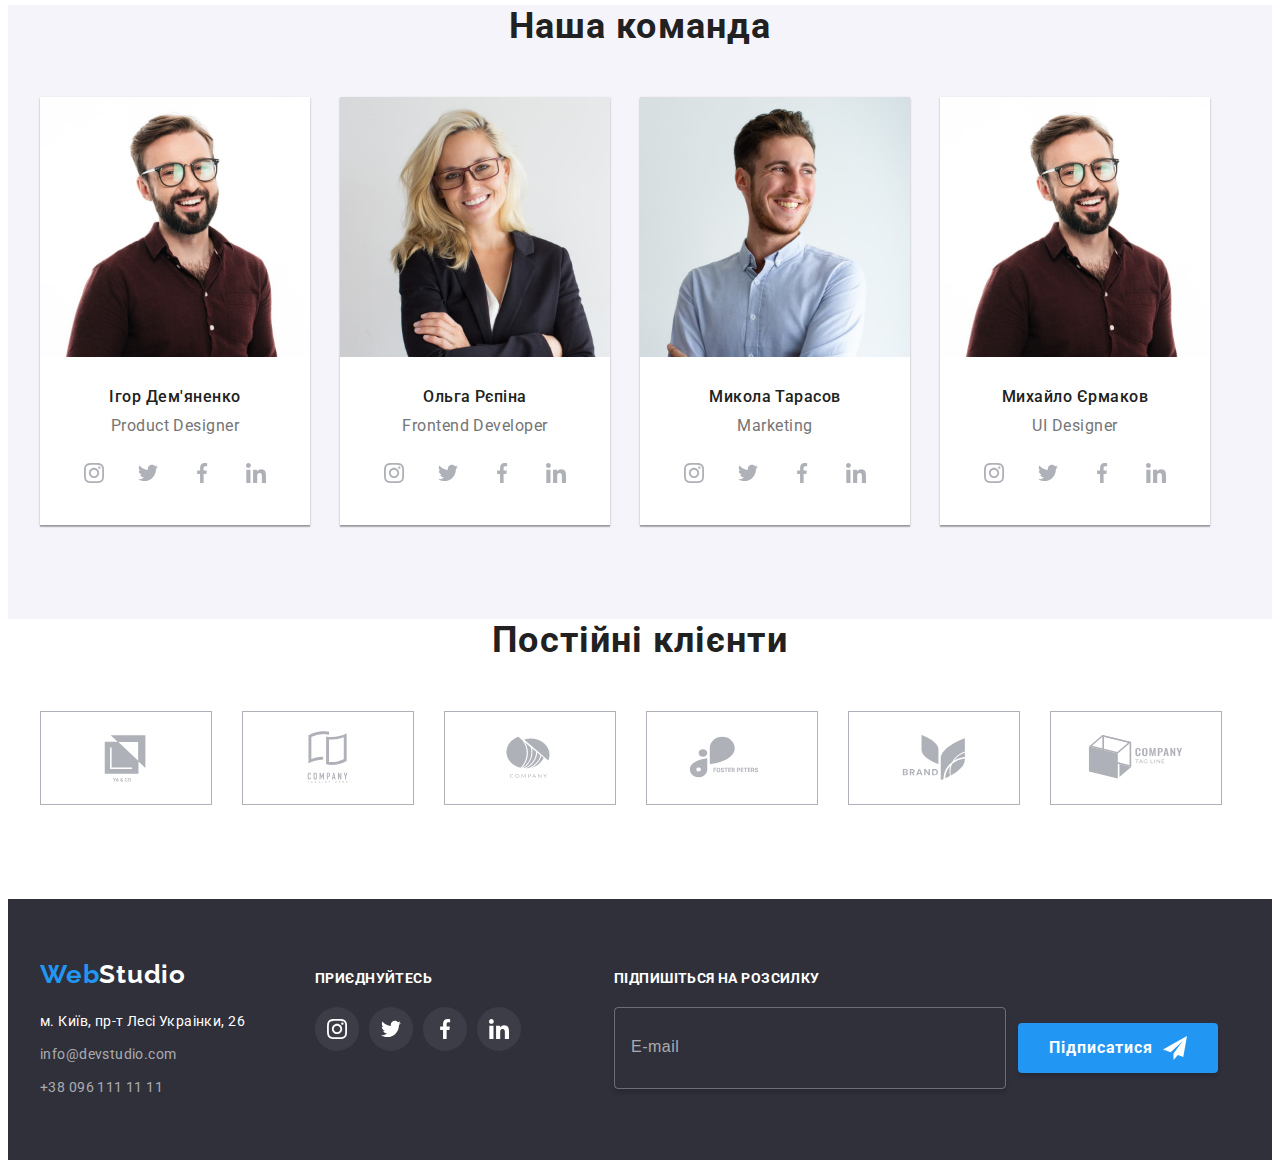
==== commit 2277c381: "rusnya got out" ====
--- a/index.html
+++ b/index.html
@@ -71,23 +71,7 @@
       <section class="section hero">
         <div class="container hero image-hero">
           <h1 class="hero-title">Ефективні рішення для <br />вашого бізнесу</h1>
-          <div class="backdrop is-hidden" data-modal>
-            <div class="modal">
-              <button class="modal-close" data-modal-close>
-                <svg class="icon-close" height="18" width="18">
-                  <use href="./images/icons.svg#icon-close-black"></use>
-                </svg>
-              </button>
-            </div>
-            <p>Залиште свої дані, ми вам передзвонимо</p>
-          </div>
-          <button
-            type="button"
-            data-modal-open
-            class="button finger data-modal-open"
-          >
-            Замовити послугу
-          </button>
+            <button type="button" class="hero-button" data-modal-open>Замовити послугу</button>
         </div>
       </section>
       <!--Qualities-->
@@ -349,7 +333,7 @@
       <!--Секція постійних клієнтів-->
       <section class="section">
         <div class="container">
-          <h2 class="title">Постоянные клиенты</h2>
+          <h2 class="title">Постійні клієнти</h2>
           <ul class="client-list">
             <li class="list">
               <a class="client-link link" href="">
@@ -494,7 +478,58 @@
         </div>
       </div>
     </footer>
-
+    <div class="backdrop is-hidden" data-modal>
+      <div class="modal">
+        <button type="button" class="button-close" data-modal-close>
+          <svg class="close-icon" width="18" height="18">
+            <use href="./images/icons.svg#icon-close-black"></use>
+          </svg>
+        </button>
+        <p class="data-form-title">Залиште свої дані, ми вам передзвонимо</p>
+        <form class="data-form" name="data-form">
+          <label class="data-label" for="name">Ім'я</label>
+          <div class="data-input-block">
+            <input class="data-input" type="text" name="name" id="name" />
+            <svg class="data-icon" width="18" height="18">
+              <use href="./images/icons.svg#icon-person-black"></use>
+            </svg>
+          </div>
+          <label class="data-label" for="tel">Телефон</label>
+          <div class="data-input-block">
+            <input class="data-input" type="tel" name="tel" id="tel" />
+            <svg class="data-icon" width="18" height="18">
+              <use href="./images/icons.svg#icon-phone-black"></use>
+            </svg>
+          </div>
+          <label class="data-label" for="email">Пошта</label>
+          <div class="data-input-block">
+            <input class="data-input" type="email" name="email" id="email" />
+            <svg class="data-icon" width="18" height="18">
+              <use href="./images/icons.svg#icon-email-black"></use>
+            </svg>
+          </div>
+          <label class="data-label" for="comment">Коментар</label>
+          <textarea
+            class="data-comment"
+            name="comment"
+            id="comment"
+            placeholder="Введіть текст"
+          ></textarea>
+          <label class="data-check-label">
+            <input class="visually-hidden data-checkbox" type="checkbox" name="agreement" />
+            <div class="data-check-border">
+              <svg class="data-check-icon" width="16" height="15">
+                <use href="./images/icons.svg#icon-check"></use>
+              </svg>
+            </div>
+            <p class="data-agreement">
+              Погоджуюся з розсилкою та приймаю <a href="#" class="data-link">Умови договору</a>
+            </p>
+          </label>
+          <button class="data-button" type="submit">Відправити</button>
+        </form>
+      </div>
+    </div>
     <script src="./js/modal.js"></script>
   </body>
 </html>
--- a/css/styles.css
+++ b/css/styles.css
@@ -18,6 +18,9 @@
   --email-color: rgba(255, 255, 255, 0.6);
   --border-color: rgba(255, 255, 255, 0.3);
   --button-shadow-color: rgba(0, 0, 0, 0.15);
+  --modal-button-color: rgba(0, 0, 0, 0.1);
+  --input-color: rgba(33, 33, 33, 0.2);
+    --comment-color: rgba(117, 117, 117, 0.5);
 }
 
 /* reset styles */
@@ -189,6 +192,7 @@
 }
 
 .image-hero {
+  background-color: var(--white-color);
   padding: 200px 0;
   min-width: 1600px;
   background-image: linear-gradient(to right,
@@ -212,7 +216,7 @@
 }
 
 
-.button {
+.hero-button {
   font-family: inherit;
   color: var(--white-color);
   background-color: var(--accent-color);
@@ -230,10 +234,11 @@
     color 250ms cubic-bezier(0.4, 0, 0.2, 1);
 }
 
-.button:hover,
-.button:focus {
+.hero-button:hover,
+.hero-button:focus {
   color: var(--white-color);
   background-color: var(--hero-button-active);
+    cursor: pointer;
 }
 
 /* Features */
@@ -451,7 +456,7 @@
 }
 
 .footer-contact {
-  display:block;
+  display: block;
   font-style: normal;
   font-size: 14px;
   line-height: 1.71;
@@ -476,7 +481,7 @@
 
 .appeal {
   display: block;
-  line-height: 1.17px;
+  line-height: 1.17;
   color: var(--white-color);
   font-weight: 700;
   font-size: 14px;
@@ -553,9 +558,11 @@
   gap: 10px;
   padding-left: 0;
 }
+
 .push-left {
   margin-left: 23px;
 }
+
 .subscribe-title {
   display: block;
   margin: 0 0 20px 0;
@@ -766,56 +773,229 @@
 /* Modal */
 
 
-
-.backdrop {
-  position: fixed;
-  top: 0;
-  left: 0;
-  width: 100%;
-  height: 100%;
-  z-index: 10;
-  transition: opacity 250ms cubic-bezier(0.4, 0, 0.2, 1),
-    visibility 250ms cubic-bezier(0.4, 0, 0.2, 1);
-  background-color: rgba(0, 0, 0, 0.2);
-}
-
-.backdrop.is-hidden {
+.is-hidden {
   opacity: 0;
+  visibility: hidden;
   pointer-events: none;
-  visibility: hidden;
 }
 
 .modal {
+  padding: 40px;
+  width: 528px;
+  background-color: var(--white-color);
+  box-shadow: 0px 2px 1px rgba(0, 0, 0, 0.2),
+    0px 1px 1px rgba(0, 0, 0, 0.14),
+    0px 1px 3px rgba(0, 0, 0, 0.12);
+  border-radius: 4px;
+
   position: absolute;
+  left: 50%;
   top: 50%;
-  left: 50%;
-  transform: translate(-50%, -50%);
-  width: 528px;
-  height: 581px;
-  background-color: #fff;
-  border-radius: 4px;
-  box-shadow: 0px 1px 3px rgba(0, 0, 0, 0.12), 0px 1px 1px rgba(0, 0, 0, 0.14),
-    0px 2px 1px rgba(0, 0, 0, 0.2);
-}
-
-.modal-close {
-  display: flex;
-  align-items: center;
+  transform: translate(-50%, -50%) scaleX(1);
+  transition: transform 250ms cubic-bezier(0.4, 0, 0.2, 1);
+}
+
+.backdrop.is-hidden .modal {
+  transform: translate(-50%, -50%) scaleX(0.5);
+}
+
+.button-close {
+  display: flex;
   justify-content: center;
-  padding: 0;
+  align-items: center;
   width: 30px;
   height: 30px;
+  border-radius: 50%;
+  border: 1px solid var(--modal-button-color);
+  background-color: var(--white-color);
+  fill: var(--black-color);
+  cursor: pointer;
+
   position: absolute;
+  right: 8px;
   top: 8px;
-  right: 8px;
-  border-radius: 50%;
-  background: #ffffff;
-  border: 1px solid rgba(0, 0, 0, 0.1);
+  transition: fill 250ms cubic-bezier(0.4, 0, 0.2, 1);
+}
+
+.button-close:hover,
+.button-close:focus {
+  fill: var(--accent-color);
+}
+
+.data-form-title {
+  margin: 0;
+  margin-bottom: 12px;
+  text-align: center;
+  font-size: 20px;
+  font-weight: 700;
+  line-height: 1.172;
+  letter-spacing: 0.03em;
+  color: var(--title-color);
+}
+
+.data-form {
+  display: block;
+  width: 100%;
+  height: 466px;
+  margin: 0;
+}
+
+.data-label {
+  display: block;
+  margin-bottom: 4px;
+  color: var(--label-color);
   cursor: pointer;
-}
-
-.icon-close {
-  padding: 0;
+
+  font-size: 12px;
+  font-weight: 400;
+  line-height: 1.171;
+  letter-spacing: 0.01em;
+}
+
+.data-input {
+  display: block;
+  padding: 11px 12px 11px 42px;
+  width: 100%;
+  height: 40px;
+  border: 1px solid var(--input-color);
+  border-radius: 4px;
+  cursor: pointer;
+  outline: none;
+
+  transition: border-color 250ms cubic-bezier(0.4, 0, 0.2, 1);
+}
+
+.data-input:hover,
+.data-input:focus {
+  border-color: var(--accent-color);
+}
+
+.data-input-block {
+  margin: 0;
+  margin-bottom: 10px;
+  position: relative;
+  color: var(--black-color);
+}
+
+.data-icon {
+  position: absolute;
+  left: 12px;
+  top: 11px;
+  fill: currentColor;
+  transition: fill 250ms cubic-bezier(0.4, 0, 0.2, 1);
+}
+.data-icon:hover {
+  fill: var(--accent-color);
+}
+
+.data-input:hover+.data-icon,
+.data-input:focus+.data-icon {
+  fill: var(--accent-color);
+}
+
+.data-comment {
+  width: 100%;
+  height: 120px;
+  resize: none;
+  border: 1px solid var(--input-color);
+  border-radius: 4px;
+  margin-bottom: 20px;
+  padding: 16px 12px;
+  cursor: pointer;
+  outline: none;
+
+  font-size: 14px;
+  font-weight: 400;
+  line-height: 1.2;
+  letter-spacing: 0.01em;
+
+  transition: border-color 250ms cubic-bezier(0.4, 0, 0.2, 1);
+}
+
+.data-comment:hover,
+.data-comment:focus {
+  border-color: var(--accent-color);
+}
+
+.data-comment::placeholder {
+  font-size: 12px;
+  font-weight: 400;
+  line-height: 1.17;
+  letter-spacing: 0.01em;
+  color: var(--comment-color);
+}
+
+.data-check-label {
+  display: flex;
+  justify-content: center;
+  align-items: center;
+  gap: 9px;
+  margin-bottom: 30px;
+  cursor: pointer;
+}
+
+.data-agreement {
+  margin: 0;
+  font-size: 14px;
+  font-weight: 400;
+  line-height: 1.7;
+  letter-spacing: 0.03em;
+  color: var(--text-color);
+}
+
+.data-check-border {
+  display: flex;
+  justify-content: center;
+  align-items: center;
+  width: 16px;
+  height: 15px;
+  border: 2px solid var(--title-color);
+  border-radius: 2px;
+  background-color: var(--white-color);
+  color: var(--white-color);
+
+  transition: background-color 250ms cubic-bezier(0.4, 0, 0.2, 1);
+}
+
+.data-check-icon {
+  fill: currentColor;
+}
+
+.data-checkbox:checked+.data-check-border {
+  background-color: var(--accent-color);
+  border: none;
+}
+
+
+
+.data-link {
+  color: var(--accent-color);
+}
+
+.data-button {
+  display: block;
+  margin: 0 auto;
+  width: 200px;
+  padding: 10px 52px;
+  background-color: var(--accent-color);
+  color: var(--white-color);
+  border: 0;
+  border-radius: 4px;
+  box-shadow: 0px 4px 4px var(--button-shadow-color);
+  cursor: pointer;
+
+  font-family: inherit;
+  font-size: 16px;
+  font-weight: 700;
+  line-height: 1.875;
+  letter-spacing: 0.06em;
+
+  transition: background-color 250ms cubic-bezier(0.4, 0, 0.2, 1);
+}
+
+.data-button:hover,
+.data-button:focus {
+  background-color: var(--hero-button-active);
 }
 
 /* Readable Hiding */
